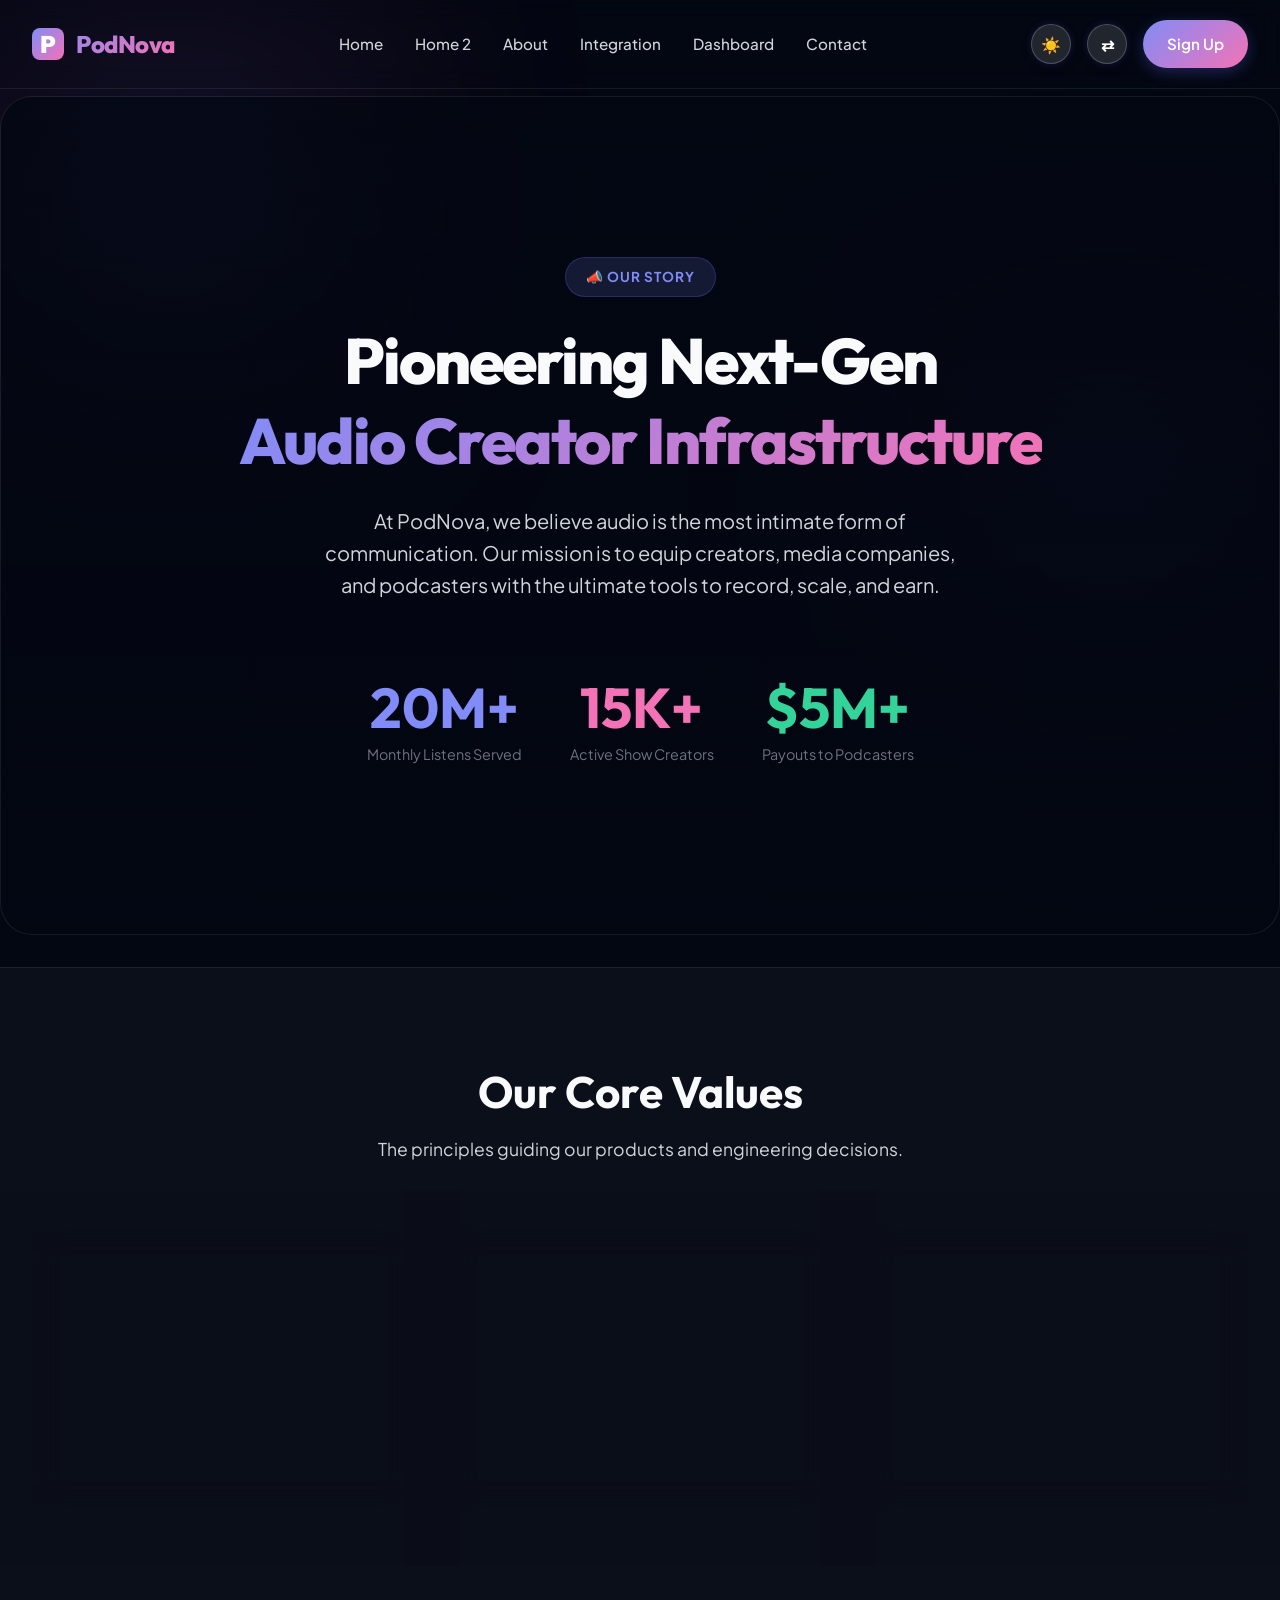
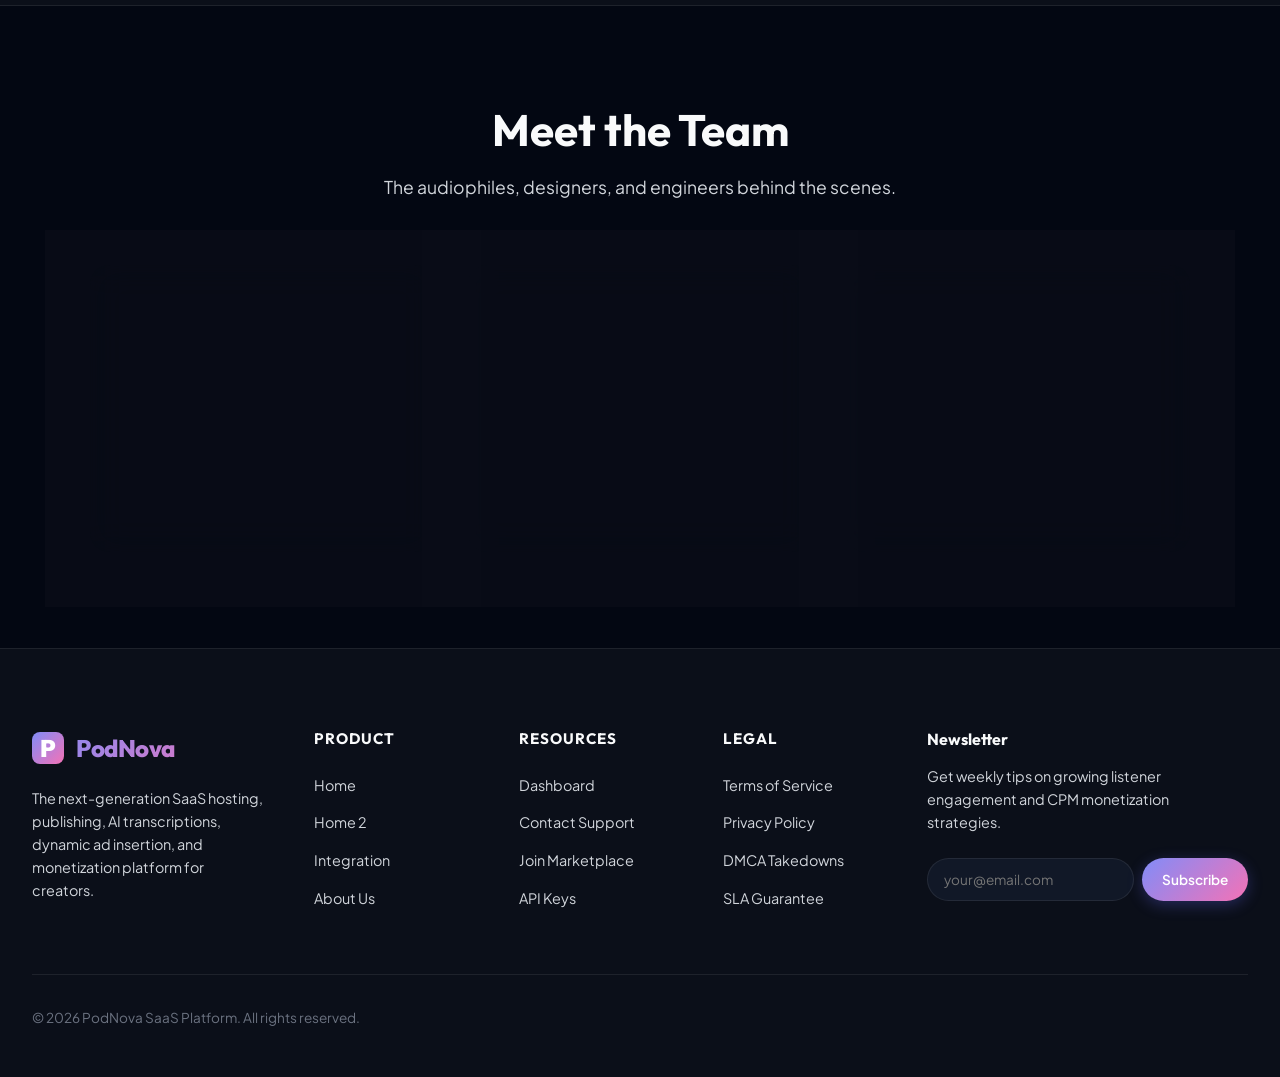
==== about.html @ 2af6a451 "index" ====
<!DOCTYPE html>
<html lang="en" data-theme="dark">
<head>
    <meta charset="UTF-8">
    <meta name="viewport" content="width=device-width, initial-scale=1.0">
    <meta name="description" content="About PodNova - Our mission to empower creators, provide top-tier hosting architecture, and pioneer modern audio monetization.">
    <title>About Us | PodNova Podcast Platform</title>
    <link rel="stylesheet" href="styles.css">
</head>
<body>
    <div class="mesh-bg mesh-bg-1"></div>
    <div class="mesh-bg mesh-bg-2"></div>

    <header>
        <nav class="navbar">
            <a href="index.html" class="logo-container">
                <div class="logo-icon">P</div>
                <span>PodNova</span>
            </a>
            
            <ul class="nav-links">
                <li><a href="index.html" class="nav-link">Home</a></li>
                <li><a href="home2.html" class="nav-link">Home 2</a></li>
                <li><a href="about.html" class="nav-link active">About</a></li>
                <li><a href="integrations.html" class="nav-link">Integration</a></li>
                <li><a href="dashboard.html" class="nav-link">Dashboard</a></li>
                <li><a href="contact.html" class="nav-link">Contact</a></li>
            </ul>

            <div class="nav-actions">
                <button class="btn-icon" id="theme-toggle" title="Toggle Theme">☀️</button>
                <button class="btn-icon" id="rtl-toggle" title="Toggle Layout Direction">⇄</button>
                <a href="signup.html" class="btn btn-primary">Sign Up</a>
            </div>
        </nav>
    </header>

    <main>
        <!-- Hero Title -->
        <section class="hero hero-about">
            <div class="badge">📣 Our Story</div>
            <h1>Pioneering Next-Gen <br><span class="gradient-text">Audio Creator Infrastructure</span></h1>
            <p>At PodNova, we believe audio is the most intimate form of communication. Our mission is to equip creators, media companies, and podcasters with the ultimate tools to record, scale, and earn.</p>
            
            <div style="display:flex; justify-content:center; gap: 3rem; margin-top:2rem; flex-wrap:wrap;">
                <div>
                    <h2 style="font-size:3.5rem; color:var(--primary);">20M+</h2>
                    <p style="color:var(--text-muted); font-size:0.9rem;">Monthly Listens Served</p>
                </div>
                <div>
                    <h2 style="font-size:3.5rem; color:var(--secondary);">15K+</h2>
                    <p style="color:var(--text-muted); font-size:0.9rem;">Active Show Creators</p>
                </div>
                <div>
                    <h2 style="font-size:3.5rem; color:var(--accent);">$5M+</h2>
                    <p style="color:var(--text-muted); font-size:0.9rem;">Payouts to Podcasters</p>
                </div>
            </div>
        </section>

        <!-- Company Mission / Values -->
        <section class="features-section" style="background: var(--bg-secondary); border-top: 1px solid var(--border-color); border-bottom: 1px solid var(--border-color);">
            <div class="section-title">
                <h2>Our Core Values</h2>
                <p>The principles guiding our products and engineering decisions.</p>
            </div>

            <div class="features-grid">
                <div class="feature-card glass-card">
                    <div class="feature-icon-wrapper" style="background:rgba(16, 185, 129, 0.15); color:var(--accent);">🌱</div>
                    <h3>Creator Ownership First</h3>
                    <p>You own your content, your RSS feeds, and your customer relationships. We never lock you in.</p>
                </div>
                <div class="feature-card glass-card">
                    <div class="feature-icon-wrapper">🛡️</div>
                    <h3>Enterprise Stability</h3>
                    <p>Dual-redundant globally distributed CDNs guarantee your episodes load instantly for every listener, everywhere.</p>
                </div>
                <div class="feature-card glass-card">
                    <div class="feature-icon-wrapper" style="background:rgba(236, 72, 153, 0.15); color:var(--secondary);">🤖</div>
                    <h3>Ethical AI Assistance</h3>
                    <p>AI tools designed to save you time writing transcripts and show notes, not replace your authentic voice.</p>
                </div>
            </div>
        </section>

        <!-- Team section -->
        <section class="features-section">
            <div class="section-title">
                <h2>Meet the Team</h2>
                <p>The audiophiles, designers, and engineers behind the scenes.</p>
            </div>

            <div style="display:grid; grid-template-columns: repeat(auto-fit, minmax(260px, 1fr)); gap:2rem; max-width:1100px; margin: 0 auto;">
                <div class="glass-card" style="padding:2rem; text-align:center;">
                    <div style="width:100px; height:100px; border-radius:50%; background:linear-gradient(135deg, var(--primary), var(--secondary)); margin: 0 auto 1.5rem auto; display:flex; align-items:center; justify-content:center; font-size:2rem;">🎙️</div>
                    <h3>Marcus Vance</h3>
                    <p style="color:var(--primary); font-size:0.85rem; font-weight:700; margin-bottom:0.5rem;">CEO & Co-founder</p>
                    <p style="color:var(--text-secondary); font-size:0.85rem;">Former host of TechCast and digital media product architect.</p>
                </div>
                
                <div class="glass-card" style="padding:2rem; text-align:center;">
                    <div style="width:100px; height:100px; border-radius:50%; background:linear-gradient(135deg, var(--secondary), var(--primary)); margin: 0 auto 1.5rem auto; display:flex; align-items:center; justify-content:center; font-size:2rem;">👩‍💻</div>
                    <h3>Elena Rostova</h3>
                    <p style="color:var(--secondary); font-size:0.85rem; font-weight:700; margin-bottom:0.5rem;">CTO & Systems Architect</p>
                    <p style="color:var(--text-secondary); font-size:0.85rem;">Specializes in CDN streaming architectures and low-latency audio delivery.</p>
                </div>

                <div class="glass-card" style="padding:2rem; text-align:center;">
                    <div style="width:100px; height:100px; border-radius:50%; background:linear-gradient(135deg, var(--primary), var(--accent)); margin: 0 auto 1.5rem auto; display:flex; align-items:center; justify-content:center; font-size:2rem;">🎨</div>
                    <h3>Aria Thorne</h3>
                    <p style="color:var(--accent); font-size:0.85rem; font-weight:700; margin-bottom:0.5rem;">Lead Brand Designer</p>
                    <p style="color:var(--text-secondary); font-size:0.85rem;">Passionate about glassmorphic UI designs and accessibility patterns.</p>
                </div>
            </div>
        </section>
    </main>

    <footer class="site-footer">
        <div class="footer-container">
            <div class="footer-brand">
                <a href="index.html" class="logo-container">
                    <div class="logo-icon">P</div>
                    <span>PodNova</span>
                </a>
                <p class="footer-brand-text">The next-generation SaaS hosting, publishing, AI transcriptions, dynamic ad insertion, and monetization platform for creators.</p>
            </div>
            
            <div class="footer-column">
                <h4>Product</h4>
                <ul class="footer-links">
                    <li><a href="index.html" class="footer-link">Home</a></li>
                    <li><a href="home2.html" class="footer-link">Home 2</a></li>
                    <li><a href="integrations.html" class="footer-link">Integration</a></li>
                    <li><a href="about.html" class="footer-link">About Us</a></li>
                </ul>
            </div>

            <div class="footer-column">
                <h4>Resources</h4>
                <ul class="footer-links">
                    <li><a href="dashboard.html" class="footer-link">Dashboard</a></li>
                    <li><a href="contact.html" class="footer-link">Contact Support</a></li>
                    <li><a href="signup.html" class="footer-link">Join Marketplace</a></li>
                    <li><a href="login.html" class="footer-link">API Keys</a></li>
                </ul>
            </div>

            <div class="footer-column">
                <h4>Legal</h4>
                <ul class="footer-links">
                    <li><a href="#" class="footer-link">Terms of Service</a></li>
                    <li><a href="#" class="footer-link">Privacy Policy</a></li>
                    <li><a href="#" class="footer-link">DMCA Takedowns</a></li>
                    <li><a href="#" class="footer-link">SLA Guarantee</a></li>
                </ul>
            </div>

            <div class="footer-newsletter">
                <h4>Newsletter</h4>
                <p class="footer-brand-text" style="margin-bottom:0.5rem;">Get weekly tips on growing listener engagement and CPM monetization strategies.</p>
                <div class="newsletter-input-group">
                    <input type="email" placeholder="your@email.com" class="newsletter-input">
                    <button class="btn btn-primary" style="padding: 0.5rem 1.25rem; font-size: 0.85rem;" onclick="alert('Thank you for subscribing!');">Subscribe</button>
                </div>
            </div>
        </div>
        
        <div class="footer-bottom">
            <span>&copy; 2026 PodNova SaaS Platform. All rights reserved.</span>
        </div>
    </footer>

    <script src="app.js"></script>
</body>
</html>
---- styles.css ----
@import url('https://fonts.googleapis.com/css2?family=Outfit:wght@300;400;500;600;700;800&family=Plus+Jakarta+Sans:wght@300;400;500;600;700;800&display=swap');

:root {
    --font-heading: 'Outfit', sans-serif;
    --font-body: 'Plus Jakarta Sans', sans-serif;
    
    /* Light Mode Palette */
    --bg-primary: #ffffff;
    --bg-primary-rgb: 255, 255, 255;
    --bg-secondary: #f8fafc;
    --bg-tertiary: #f1f5f9;
    --text-primary: #0f172a;
    --text-secondary: #475569;
    --text-muted: #94a3b8;
    
    --primary: #6366f1;
    --primary-hover: #4f46e5;
    --primary-light: rgba(99, 102, 241, 0.15);
    --secondary: #ec4899;
    --secondary-hover: #db2777;
    --accent: #10b981;
    
    --border-color: rgba(226, 232, 240, 0.8);
    --glass-bg: rgba(255, 255, 255, 0.7);
    --glass-border: rgba(255, 255, 255, 0.6);
    --shadow-sm: 0 2px 8px rgba(0, 0, 0, 0.04);
    --shadow-md: 0 10px 30px rgba(0, 0, 0, 0.05);
    --shadow-lg: 0 20px 40px rgba(0, 0, 0, 0.08);
    --shadow-glow: 0 0 25px rgba(99, 102, 241, 0.2);
}

[data-theme="dark"] {
    /* Dark Mode Palette */
    --bg-primary: #030712;
    --bg-primary-rgb: 3, 7, 18;
    --bg-secondary: #0b0f19;
    --bg-tertiary: #111827;
    --text-primary: #f9fafb;
    --text-secondary: #d1d5db;
    --text-muted: #6b7280;
    
    --primary: #818cf8;
    --primary-hover: #6366f1;
    --primary-light: rgba(129, 140, 248, 0.15);
    --secondary: #f472b6;
    --secondary-hover: #ec4899;
    --accent: #34d399;
    
    --border-color: rgba(255, 255, 255, 0.08);
    --glass-bg: rgba(11, 15, 25, 0.65);
    --glass-border: rgba(255, 255, 255, 0.06);
    --shadow-sm: 0 2px 8px rgba(0, 0, 0, 0.3);
    --shadow-md: 0 10px 30px rgba(0, 0, 0, 0.5);
    --shadow-lg: 0 20px 50px rgba(0, 0, 0, 0.7);
    --shadow-glow: 0 0 25px rgba(129, 140, 248, 0.35);
}

* {
    margin: 0;
    padding: 0;
    box-sizing: border-box;
    transition: background-color 0.3s ease, border-color 0.3s ease;
}

body {
    font-family: var(--font-body);
    background-color: var(--bg-primary);
    color: var(--text-primary);
    overflow-x: hidden;
    line-height: 1.6;
}

h1, h2, h3, h4, h5, h6 {
    font-family: var(--font-heading);
    font-weight: 700;
    color: var(--text-primary);
    line-height: 1.25;
}

a {
    color: inherit;
    text-decoration: none;
}

button, input, select, textarea {
    font-family: inherit;
}

/* Glassmorphism Classes */
.glass-card {
    background: var(--glass-bg);
    backdrop-filter: blur(16px);
    -webkit-backdrop-filter: blur(16px);
    border: 1px solid var(--glass-border);
    border-radius: 1.25rem;
    box-shadow: var(--shadow-md);
}

.glass-card-hover {
    transition: transform 0.3s cubic-bezier(0.34, 1.56, 0.64, 1), box-shadow 0.3s ease, border-color 0.3s ease;
}

.glass-card-hover:hover {
    transform: translateY(-5px);
    box-shadow: var(--shadow-lg), var(--shadow-glow);
    border-color: rgba(99, 102, 241, 0.4);
}

/* Gradient Mesh background elements */
.mesh-bg {
    position: absolute;
    width: 600px;
    height: 600px;
    background: radial-gradient(circle, rgba(99, 102, 241, 0.15) 0%, rgba(236, 72, 153, 0.05) 50%, rgba(0,0,0,0) 100%);
    filter: blur(80px);
    pointer-events: none;
    z-index: 0;
}

.mesh-bg-1 {
    top: -10%;
    left: -10%;
}

.mesh-bg-2 {
    bottom: 10%;
    right: -10%;
}

/* Navigation */
header {
    position: fixed;
    top: 0;
    left: 0;
    right: 0;
    z-index: 100;
    background: rgba(var(--bg-primary), 0.7);
    backdrop-filter: blur(12px);
    border-bottom: 1px solid var(--border-color);
}

.navbar {
    display: flex;
    justify-content: space-between;
    align-items: center;
    max-width: 1400px;
    margin: 0 auto;
    padding: 1.25rem 2rem;
}

.logo-container {
    display: flex;
    align-items: center;
    gap: 0.75rem;
    font-family: var(--font-heading);
    font-size: 1.5rem;
    font-weight: 800;
    letter-spacing: -0.5px;
    background: linear-gradient(135deg, var(--primary), var(--secondary));
    -webkit-background-clip: text;
    -webkit-text-fill-color: transparent;
}

.logo-icon {
    width: 32px;
    height: 32px;
    background: linear-gradient(135deg, var(--primary), var(--secondary));
    border-radius: 8px;
    display: flex;
    align-items: center;
    justify-content: center;
    color: white;
    font-weight: 900;
    -webkit-text-fill-color: white;
}

.nav-links {
    display: flex;
    align-items: center;
    gap: 2rem;
    list-style: none;
}

.nav-link {
    font-weight: 500;
    color: var(--text-secondary);
    transition: color 0.2s ease;
    font-size: 0.95rem;
}

.nav-link:hover {
    color: var(--primary);
}

.nav-actions {
    display: flex;
    align-items: center;
    gap: 1rem;
}

/* Buttons */
.btn {
    display: inline-flex;
    align-items: center;
    justify-content: center;
    gap: 0.5rem;
    padding: 0.75rem 1.5rem;
    border-radius: 50px;
    font-weight: 600;
    font-size: 0.95rem;
    cursor: pointer;
    transition: all 0.3s cubic-bezier(0.4, 0, 0.2, 1);
    border: none;
}

.btn-primary {
    background: linear-gradient(135deg, var(--primary), var(--secondary));
    color: white;
    box-shadow: 0 4px 15px rgba(99, 102, 241, 0.3);
}

.btn-primary:hover {
    transform: translateY(-2px);
    box-shadow: 0 8px 25px rgba(99, 102, 241, 0.45);
}

.btn-secondary {
    background: var(--bg-tertiary);
    color: var(--text-primary);
    border: 1px solid var(--border-color);
}

.btn-secondary:hover {
    background: var(--border-color);
    transform: translateY(-2px);
}

.btn-icon {
    width: 40px;
    height: 40px;
    border-radius: 50%;
    display: flex;
    align-items: center;
    justify-content: center;
    background: rgba(255, 255, 255, 0.12);
    border: 1px solid rgba(255, 255, 255, 0.2);
    color: #ffffff;
    cursor: pointer;
    box-shadow: 0 4px 12px rgba(0, 0, 0, 0.15), 0 0 8px rgba(99, 102, 241, 0.2);
    transition: all 0.25s cubic-bezier(0.4, 0, 0.2, 1);
    font-weight: 700;
    font-size: 1rem;
}

[data-theme="light"] .btn-icon {
    background: rgba(0, 0, 0, 0.06);
    border: 1px solid rgba(0, 0, 0, 0.12);
    color: #0f172a;
    box-shadow: 0 4px 12px rgba(0, 0, 0, 0.05);
}

.btn-icon:hover {
    background: var(--primary);
    color: #ffffff !important;
    border-color: var(--primary);
    box-shadow: 0 0 15px var(--primary);
    transform: scale(1.08);
}

/* Hero Section */
.hero {
    position: relative;
    padding: 10rem 2rem 8rem 2rem;
    max-width: 1400px;
    margin: 6rem auto 2rem auto;
    display: flex;
    flex-direction: column;
    align-items: center;
    text-align: center;
    z-index: 10;
    
    background-size: cover;
    background-position: center;
    background-repeat: no-repeat;
    border-radius: 2rem;
    border: 1px solid var(--border-color);
}

.hero-home {
    background-image: linear-gradient(to bottom, rgba(var(--bg-primary-rgb), 0.75), rgba(var(--bg-primary-rgb), 0.95)), 
                      url('https://images.unsplash.com/photo-1590602847861-f357a9332bbc?q=80&w=1600&auto=format&fit=crop');
}

.hero-enterprise {
    background-image: linear-gradient(to bottom, rgba(var(--bg-primary-rgb), 0.75), rgba(var(--bg-primary-rgb), 0.95)), 
                      url('https://images.unsplash.com/photo-1461360370896-922624d12aa1?q=80&w=1600&auto=format&fit=crop');
}

.hero-about {
    background-image: linear-gradient(to bottom, rgba(var(--bg-primary-rgb), 0.75), rgba(var(--bg-primary-rgb), 0.95)), 
                      url('https://images.unsplash.com/photo-1522071820081-009f0129c71c?q=80&w=1600&auto=format&fit=crop');
}

.hero-integrations {
    background-image: linear-gradient(to bottom, rgba(var(--bg-primary-rgb), 0.75), rgba(var(--bg-primary-rgb), 0.95)), 
                      url('https://images.unsplash.com/photo-1516280440614-37939bbacd6a?q=80&w=1600&auto=format&fit=crop');
}

.hero-contact {
    background-image: linear-gradient(to bottom, rgba(var(--bg-primary-rgb), 0.75), rgba(var(--bg-primary-rgb), 0.95)), 
                      url('https://images.unsplash.com/photo-1534536281715-e28d76689b4d?q=80&w=1600&auto=format&fit=crop');
}

.badge {
    background: var(--primary-light);
    color: var(--primary);
    padding: 0.5rem 1.25rem;
    border-radius: 50px;
    font-size: 0.85rem;
    font-weight: 700;
    text-transform: uppercase;
    letter-spacing: 1px;
    margin-bottom: 1.5rem;
    display: inline-flex;
    align-items: center;
    gap: 0.5rem;
    border: 1px solid rgba(99, 102, 241, 0.25);
}

.hero h1 {
    font-size: 4rem;
    font-weight: 800;
    letter-spacing: -2px;
    max-width: 900px;
    margin-bottom: 1.5rem;
}

.hero h1 span.gradient-text {
    background: linear-gradient(135deg, var(--primary), var(--secondary));
    -webkit-background-clip: text;
    -webkit-text-fill-color: transparent;
}

.hero p {
    font-size: 1.25rem;
    color: var(--text-secondary);
    max-width: 650px;
    margin-bottom: 2.5rem;
}

/* Audio Wave Visual */
.wave-container {
    display: flex;
    align-items: center;
    gap: 4px;
    height: 40px;
    margin-bottom: 2rem;
}

.wave-bar {
    width: 4px;
    height: 10%;
    background: linear-gradient(to top, var(--primary), var(--secondary));
    border-radius: 2px;
    animation: wave-animation 1.2s ease-in-out infinite alternate;
}

@keyframes wave-animation {
    0% { height: 15%; }
    100% { height: 100%; }
}

.wave-bar:nth-child(2n) { animation-delay: 0.15s; }
.wave-bar:nth-child(3n) { animation-delay: 0.3s; }
.wave-bar:nth-child(4n) { animation-delay: 0.45s; }
.wave-bar:nth-child(5n) { animation-delay: 0.6s; }

/* Interactive Showcase Mockup */
.mockup-container {
    width: 100%;
    max-width: 1100px;
    margin-top: 3rem;
    position: relative;
    border-radius: 1.5rem;
    overflow: hidden;
    box-shadow: var(--shadow-lg);
}

.mockup-header {
    background: var(--bg-tertiary);
    padding: 0.75rem 1.5rem;
    display: flex;
    align-items: center;
    justify-content: space-between;
    border-bottom: 1px solid var(--border-color);
}

.mockup-dots {
    display: flex;
    gap: 6px;
}

.mockup-dot {
    width: 12px;
    height: 12px;
    border-radius: 50%;
}

.mockup-dot.red { background: #ef4444; }
.mockup-dot.yellow { background: #f59e0b; }
.mockup-dot.green { background: #10b981; }

.mockup-address {
    background: var(--bg-primary);
    border: 1px solid var(--border-color);
    padding: 0.25rem 3rem;
    border-radius: 6px;
    font-size: 0.8rem;
    color: var(--text-muted);
}

.mockup-content {
    background: var(--bg-secondary);
    min-height: 480px;
    position: relative;
}

/* Features grid */
.section-title {
    text-align: center;
    max-width: 700px;
    margin: 0 auto 4rem auto;
}

.section-title h2 {
    font-size: 2.75rem;
    margin-bottom: 1rem;
}

.section-title p {
    color: var(--text-secondary);
    font-size: 1.1rem;
}

.features-section {
    padding: 6rem 2rem;
    max-width: 1400px;
    margin: 0 auto;
    position: relative;
}

.features-grid {
    display: grid;
    grid-template-columns: repeat(auto-fit, minmax(320px, 1fr));
    gap: 2rem;
}

.feature-card {
    padding: 2.5rem;
    display: flex;
    flex-direction: column;
    gap: 1.25rem;
    position: relative;
}

.feature-icon-wrapper {
    width: 60px;
    height: 60px;
    border-radius: 16px;
    background: var(--primary-light);
    color: var(--primary);
    display: flex;
    align-items: center;
    justify-content: center;
    font-size: 1.5rem;
}

/* Dynamic Ad Simulation Section */
.sponsorship-marquee {
    overflow: hidden;
    position: relative;
    padding: 2rem 0;
    width: 100%;
}

.marquee-inner {
    display: flex;
    width: max-content;
    gap: 3rem;
    animation: marquee 25s linear infinite;
}

@keyframes marquee {
    0% { transform: translateX(0); }
    100% { transform: translateX(-50%); }
}

.sponsor-card {
    display: flex;
    align-items: center;
    gap: 1rem;
    padding: 1rem 2rem;
    border-radius: 12px;
}

/* Pricing cards */
.pricing-section {
    padding: 6rem 2rem;
    max-width: 1400px;
    margin: 0 auto;
}

.pricing-grid {
    display: grid;
    grid-template-columns: repeat(auto-fit, minmax(320px, 1fr));
    gap: 2.5rem;
    margin-top: 4rem;
}

.pricing-card {
    padding: 3rem 2.5rem;
    position: relative;
    overflow: hidden;
}

.pricing-card.popular {
    border-color: var(--primary);
    box-shadow: var(--shadow-lg), var(--shadow-glow);
}

.pricing-popular-badge {
    position: absolute;
    top: 1.5rem;
    right: -2.5rem;
    background: linear-gradient(135deg, var(--primary), var(--secondary));
    color: white;
    padding: 0.25rem 3rem;
    transform: rotate(45deg);
    font-size: 0.75rem;
    font-weight: 700;
}

.price {
    font-size: 3.5rem;
    font-weight: 800;
    margin: 1.5rem 0;
    font-family: var(--font-heading);
}

.price span {
    font-size: 1rem;
    font-weight: 500;
    color: var(--text-secondary);
}

.pricing-features {
    list-style: none;
    margin: 2rem 0;
    display: flex;
    flex-direction: column;
    gap: 1rem;
}

.pricing-features li {
    display: flex;
    align-items: center;
    gap: 0.75rem;
}

/* Audio Showcase widget */
.audio-player-widget {
    padding: 1.5rem;
    border-radius: 1rem;
    display: flex;
    align-items: center;
    gap: 1.5rem;
    max-width: 500px;
    width: 100%;
}

.artwork {
    width: 70px;
    height: 70px;
    border-radius: 12px;
    object-fit: cover;
    box-shadow: var(--shadow-md);
}

.player-controls {
    flex: 1;
    display: flex;
    flex-direction: column;
    gap: 0.5rem;
}

.progress-track {
    width: 100%;
    height: 6px;
    background: var(--bg-tertiary);
    border-radius: 3px;
    position: relative;
    cursor: pointer;
}

.progress-bar {
    width: 35%;
    height: 100%;
    border-radius: 3px;
    background: linear-gradient(to right, var(--primary), var(--secondary));
}

/* Dashboard Styles */
.dashboard-layout {
    display: flex;
    min-height: 100vh;
    background: var(--bg-primary);
}

.sidebar {
    width: 280px;
    background: var(--bg-secondary);
    border-right: 1px solid var(--border-color);
    padding: 2rem 1.5rem;
    display: flex;
    flex-direction: column;
    gap: 2rem;
    position: sticky;
    top: 0;
    height: 100vh;
}

.sidebar-menu {
    list-style: none;
    display: flex;
    flex-direction: column;
    gap: 0.5rem;
}

.sidebar-item a {
    display: flex;
    align-items: center;
    gap: 1rem;
    padding: 0.85rem 1.25rem;
    border-radius: 12px;
    color: var(--text-secondary);
    font-weight: 500;
    transition: all 0.2s ease;
}

.sidebar-item.active a, .sidebar-item a:hover {
    color: var(--primary);
    background: var(--primary-light);
}

.main-content {
    flex: 1;
    padding: 2rem 3rem;
    overflow-y: auto;
}

.dashboard-header {
    display: flex;
    justify-content: space-between;
    align-items: center;
    margin-bottom: 2.5rem;
}

.stats-grid {
    display: grid;
    grid-template-columns: repeat(auto-fit, minmax(240px, 1fr));
    gap: 1.5rem;
    margin-bottom: 2.5rem;
}

.stat-card {
    padding: 1.75rem;
}

.stat-header {
    display: flex;
    justify-content: space-between;
    align-items: center;
    color: var(--text-muted);
    font-size: 0.9rem;
    margin-bottom: 0.75rem;
}

.stat-value {
    font-size: 2rem;
    font-weight: 700;
    font-family: var(--font-heading);
}

.stat-trend {
    font-size: 0.85rem;
    font-weight: 600;
    display: flex;
    align-items: center;
    gap: 0.25rem;
    margin-top: 0.5rem;
}

.stat-trend.up { color: var(--accent); }
.stat-trend.down { color: #ef4444; }

/* Interactive tabs & mock sections */
.dashboard-sections {
    display: flex;
    flex-direction: column;
    gap: 2rem;
}

.tabs-nav {
    display: flex;
    gap: 1rem;
    border-bottom: 1px solid var(--border-color);
    padding-bottom: 1rem;
}

.tab-btn {
    background: none;
    border: none;
    color: var(--text-secondary);
    font-weight: 600;
    font-size: 1rem;
    padding: 0.5rem 1rem;
    cursor: pointer;
    position: relative;
    transition: color 0.2s ease;
}

.tab-btn.active {
    color: var(--primary);
}

.tab-btn.active::after {
    content: '';
    position: absolute;
    bottom: -1rem;
    left: 0;
    right: 0;
    height: 3px;
    background: var(--primary);
    border-radius: 3px 3px 0 0;
}

.tab-content {
    display: none;
}

.tab-content.active {
    display: block;
}

/* Upload Widget Styling */
.uploader-box {
    border: 2px dashed var(--border-color);
    border-radius: 1.25rem;
    padding: 3.5rem 2rem;
    text-align: center;
    cursor: pointer;
    transition: border-color 0.2s ease, background-color 0.2s ease;
}

.uploader-box:hover {
    border-color: var(--primary);
    background: var(--primary-light);
}

/* RTL Support Modifications */
[dir="rtl"] {
    direction: rtl;
    text-align: right;
}

[dir="rtl"] .nav-links {
    margin-right: auto;
    margin-left: 0;
}

[dir="rtl"] .sidebar {
    border-right: none;
    border-left: 1px solid var(--border-color);
}

[dir="rtl"] .pricing-card-badge {
    left: -2.5rem;
    right: auto;
    transform: rotate(-45deg);
}

[dir="rtl"] .stat-trend {
    flex-direction: row-reverse;
    justify-content: flex-end;
}

[dir="rtl"] .progress-bar {
    background: linear-gradient(to left, var(--primary), var(--secondary));
}

/* Chart Canvas styling */
.chart-container {
    position: relative;
    width: 100%;
    height: 300px;
    margin-top: 1rem;
}

/* Episode List styles */
.episode-row {
    display: flex;
    align-items: center;
    justify-content: space-between;
    padding: 1.25rem;
    border-bottom: 1px solid var(--border-color);
}

.episode-row:last-child {
    border-bottom: none;
}

.episode-details {
    display: flex;
    align-items: center;
    gap: 1.25rem;
}

.episode-artwork {
    width: 50px;
    height: 50px;
    border-radius: 8px;
}

/* Sponsor Marketplace simulator styles */
.sponsor-offer-card {
    padding: 1.5rem;
    display: flex;
    justify-content: space-between;
    align-items: center;
    margin-bottom: 1rem;
}

/* Responsive elements */
@media (max-width: 1024px) {
    .hero h1 { font-size: 3rem; }
    .dashboard-layout { flex-direction: column; }
    .sidebar { width: 100%; height: auto; position: static; border-right: none; border-bottom: 1px solid var(--border-color); }
}

@media (max-width: 768px) {
    .navbar { padding: 1rem; }
    .nav-links { display: none; }
    .hero h1 { font-size: 2.25rem; }
    .main-content { padding: 1.5rem; }
    .stats-grid { grid-template-columns: 1fr; }
    .episode-row { flex-direction: column; align-items: flex-start; gap: 1rem; }
}

/* Professional Footer Design */
.site-footer {
    border-top: 1px solid var(--border-color);
    padding: 5rem 2rem 3rem 2rem;
    background: var(--bg-secondary);
    position: relative;
    z-index: 10;
}

.footer-container {
    max-width: 1400px;
    margin: 0 auto;
    display: grid;
    grid-template-columns: 1.5fr repeat(3, 1fr) 1.5fr;
    gap: 3rem;
}

.footer-brand {
    display: flex;
    flex-direction: column;
    gap: 1.25rem;
    text-align: left;
}

.footer-brand-text {
    color: var(--text-secondary);
    font-size: 0.9rem;
    max-width: 280px;
}

.footer-column {
    text-align: left;
}

.footer-column h4 {
    font-size: 0.95rem;
    font-weight: 700;
    text-transform: uppercase;
    letter-spacing: 1px;
    margin-bottom: 1.5rem;
    color: var(--text-primary);
}

.footer-links {
    list-style: none;
    display: flex;
    flex-direction: column;
    gap: 0.75rem;
}

.footer-link {
    font-size: 0.9rem;
    color: var(--text-secondary);
    transition: all 0.2s ease;
    display: inline-block;
}

.footer-link:hover {
    color: var(--primary);
    transform: translateX(4px);
}

[dir="rtl"] .footer-link:hover {
    transform: translateX(-4px);
}

/* Social icon links in footer-bottom — no translate, just color glow */
.footer-bottom .footer-link {
    display: inline-flex;
    align-items: center;
    justify-content: center;
    width: 32px;
    height: 32px;
    border-radius: 50%;
    background: rgba(255, 255, 255, 0.06);
    border: 1px solid rgba(255, 255, 255, 0.1);
    transition: all 0.25s ease;
    color: var(--text-secondary);
}

.footer-bottom .footer-link:hover {
    background: var(--primary);
    color: #ffffff;
    border-color: var(--primary);
    box-shadow: 0 0 10px rgba(99, 102, 241, 0.5);
    transform: scale(1.1) !important;
}

[data-theme="light"] .footer-bottom .footer-link {
    background: rgba(0, 0, 0, 0.04);
    border-color: rgba(0, 0, 0, 0.1);
}

.footer-newsletter {
    display: flex;
    flex-direction: column;
    gap: 1rem;
    text-align: left;
}

.newsletter-input-group {
    display: flex;
    gap: 0.5rem;
}

.newsletter-input {
    flex: 1;
    padding: 0.75rem 1rem;
    border-radius: 50px;
    background: var(--bg-tertiary);
    border: 1px solid var(--border-color);
    color: var(--text-primary);
    font-size: 0.85rem;
    outline: none;
}

.footer-bottom {
    max-width: 1400px;
    margin: 4rem auto 0 auto;
    padding-top: 2rem;
    border-top: 1px solid var(--border-color);
    display: flex;
    justify-content: space-between;
    align-items: center;
    flex-wrap: wrap;
    gap: 1rem;
    font-size: 0.85rem;
    color: var(--text-muted);
}

@media (max-width: 1024px) {
    .footer-container {
        grid-template-columns: 1fr 1fr;
    }
    .footer-brand, .footer-newsletter {
        grid-column: span 2;
    }
}

@media (max-width: 600px) {
    .footer-container {
        grid-template-columns: 1fr;
    }
    .footer-brand, .footer-newsletter {
        grid-column: span 1;
    }
    .footer-bottom {
        flex-direction: column;
        text-align: center;
    }
}
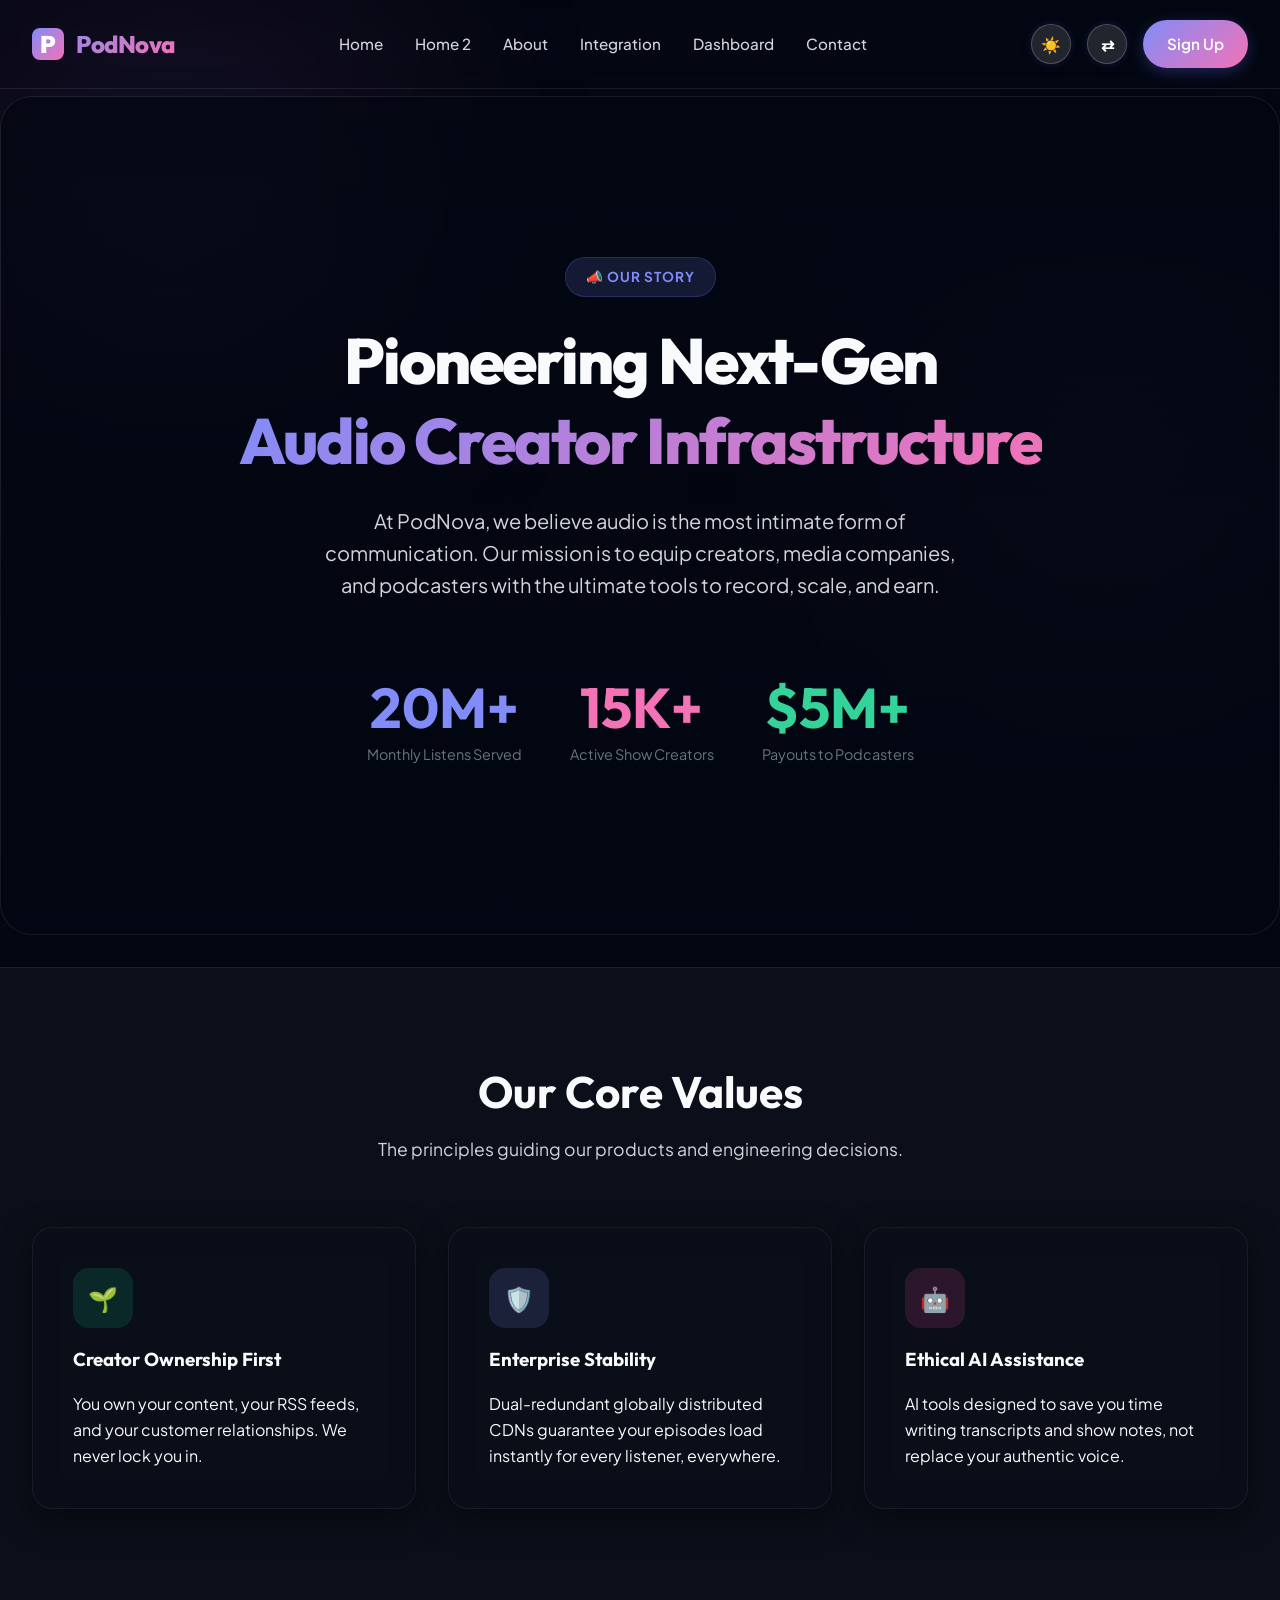
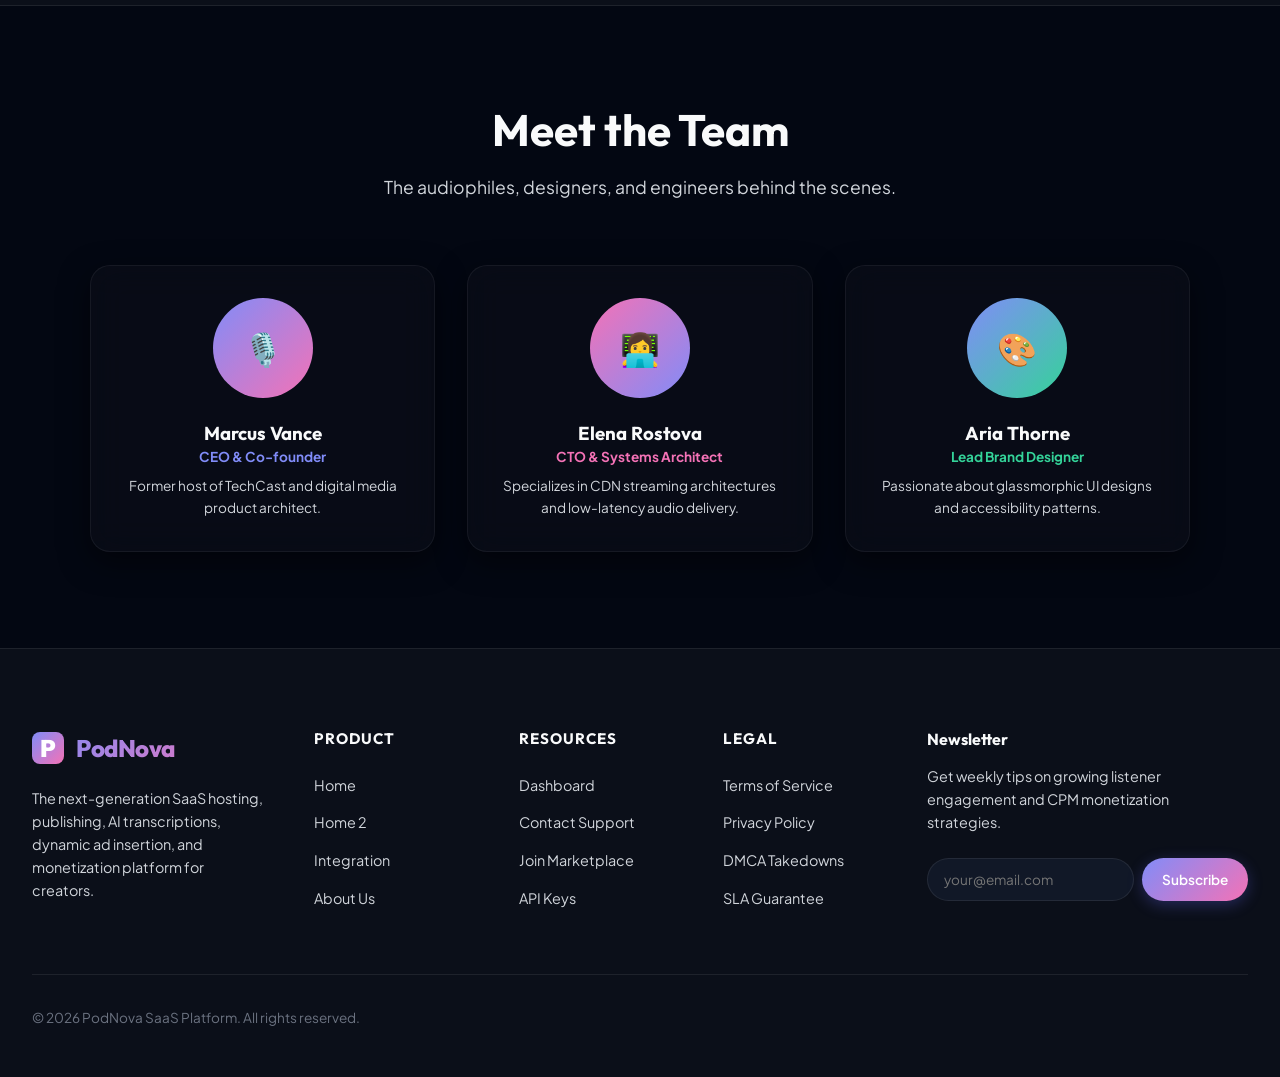
==== commit 20c1e8d3: "dashboard" ====
--- a/about.html
+++ b/about.html
@@ -6,6 +6,7 @@
     <meta name="description" content="About PodNova - Our mission to empower creators, provide top-tier hosting architecture, and pioneer modern audio monetization.">
     <title>About Us | PodNova Podcast Platform</title>
     <link rel="stylesheet" href="styles.css">
+    <link rel="icon" type="image/svg+xml" href="favicon.svg">
 </head>
 <body>
     <div class="mesh-bg mesh-bg-1"></div>
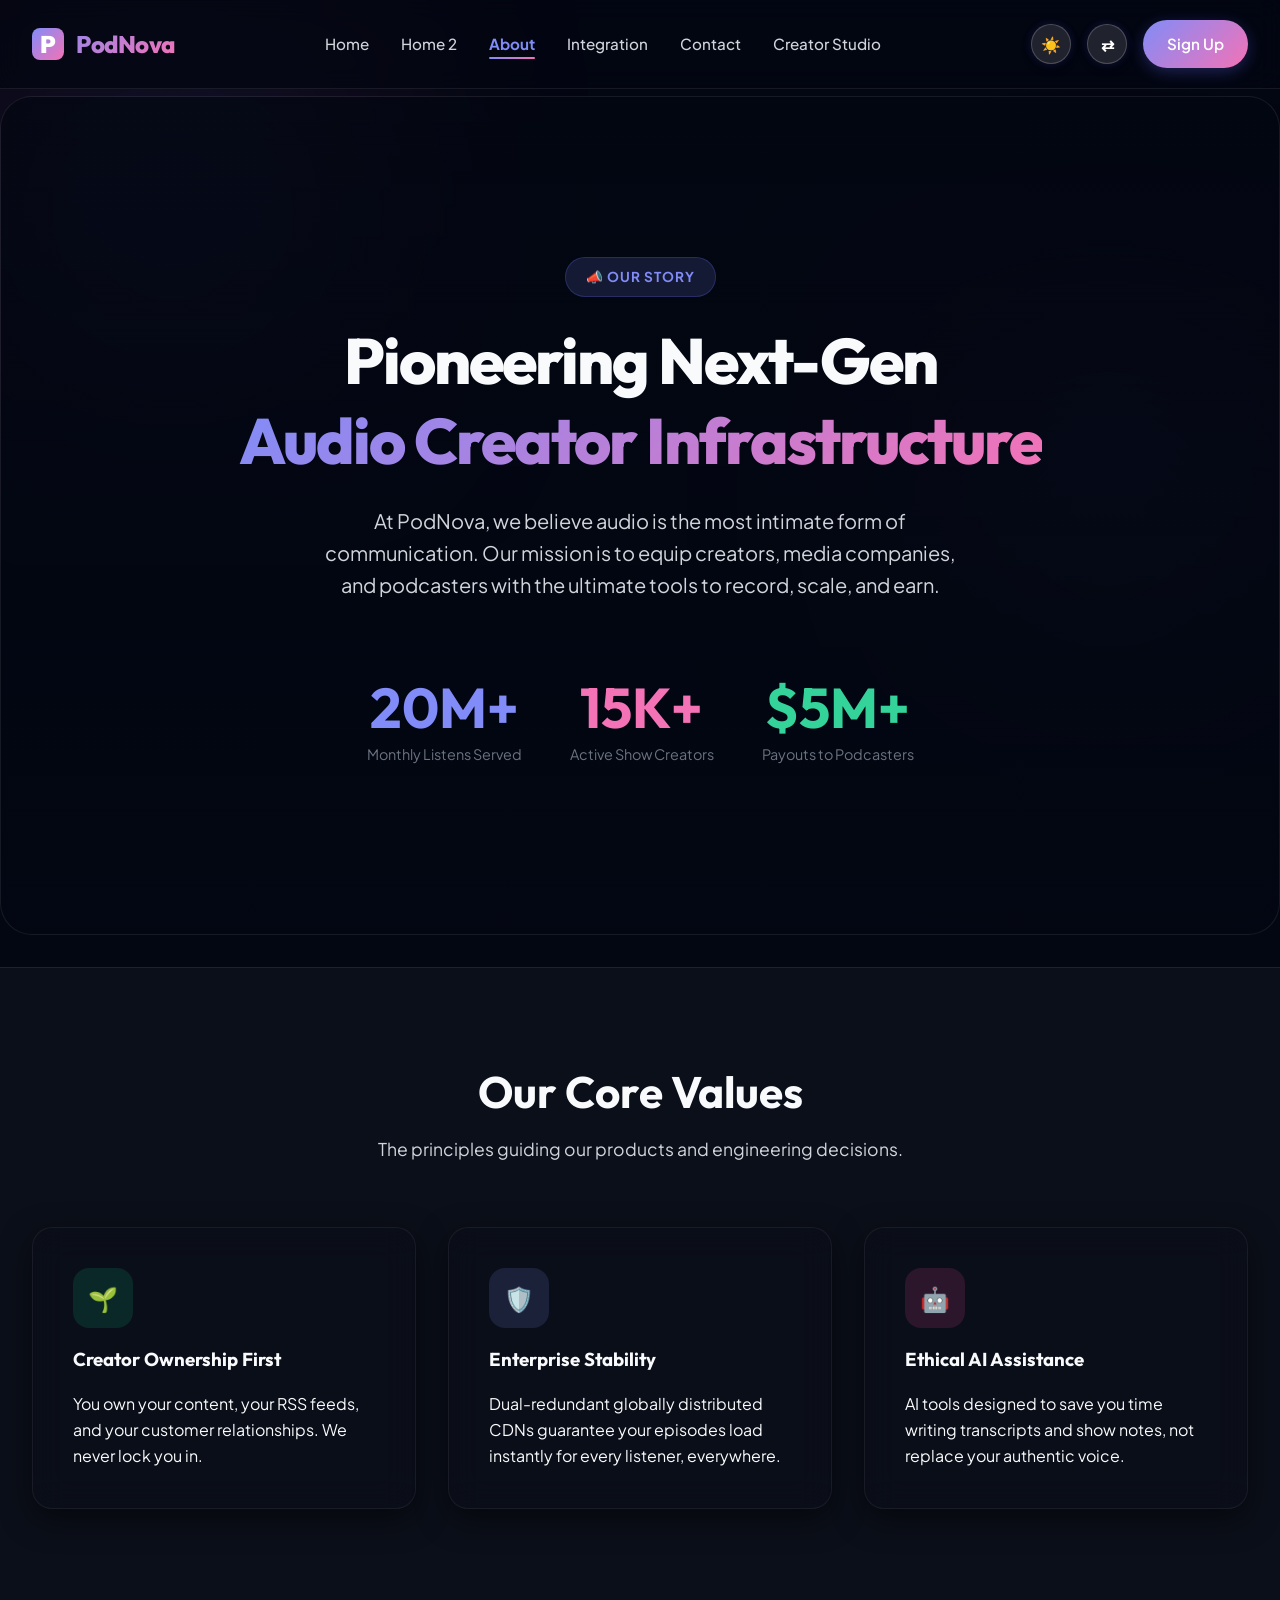
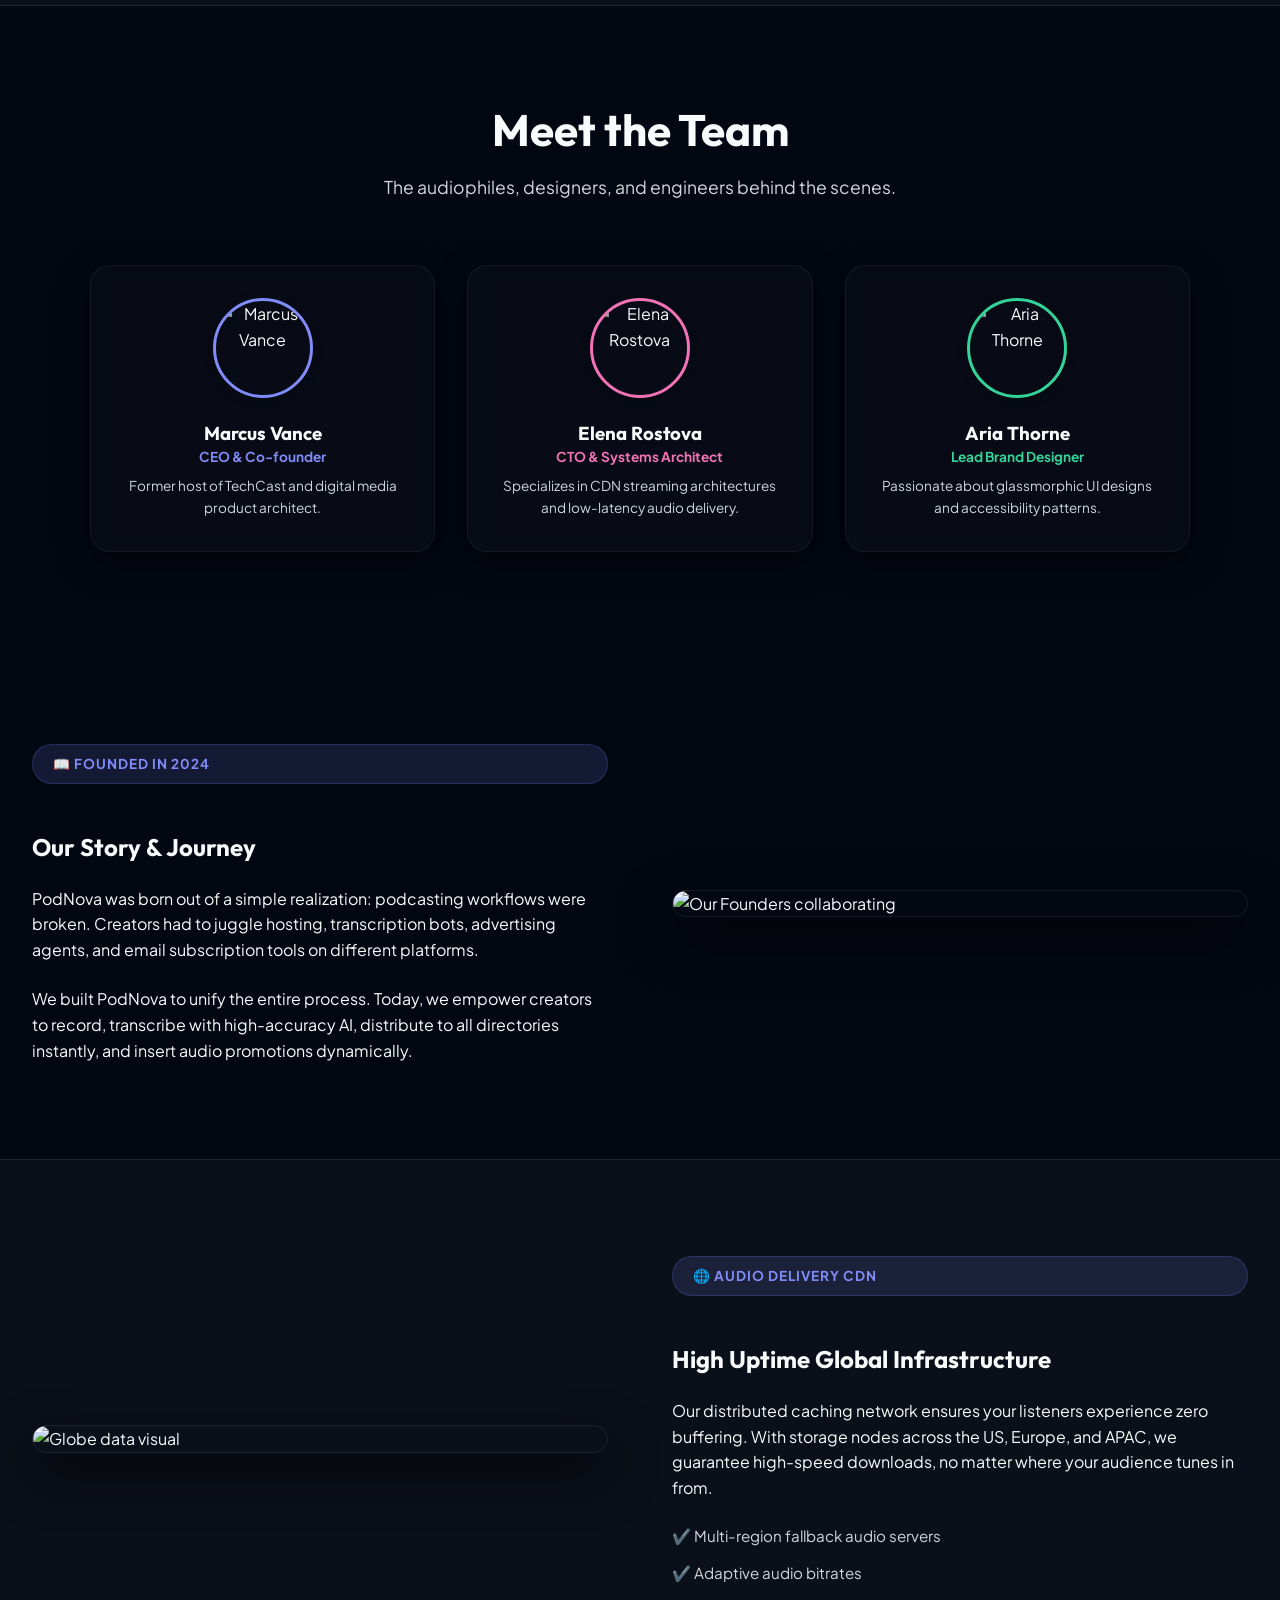
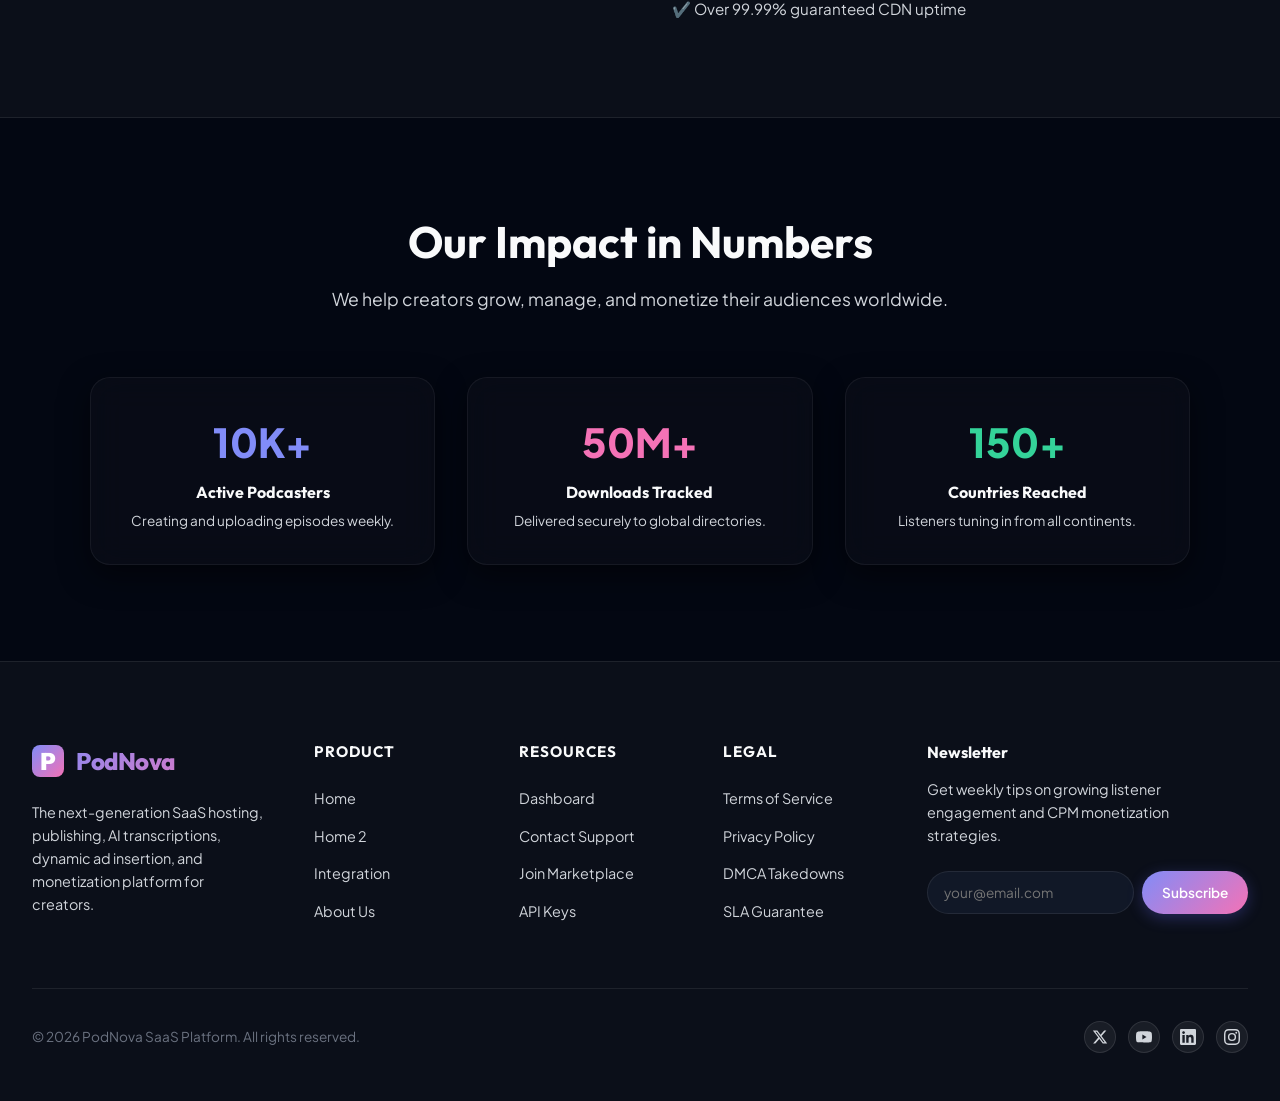
==== commit 4f946ed2: "index" ====
--- a/about.html
+++ b/about.html
@@ -22,16 +22,19 @@
             <ul class="nav-links">
                 <li><a href="index.html" class="nav-link">Home</a></li>
                 <li><a href="home2.html" class="nav-link">Home 2</a></li>
-                <li><a href="about.html" class="nav-link active">About</a></li>
+                <li><a href="about.html" class="nav-link">About</a></li>
                 <li><a href="integrations.html" class="nav-link">Integration</a></li>
-                <li><a href="dashboard.html" class="nav-link">Dashboard</a></li>
                 <li><a href="contact.html" class="nav-link">Contact</a></li>
+                <li><a href="dashboard.html" class="nav-link">Creator Studio</a></li>
             </ul>
 
             <div class="nav-actions">
+                <!-- Theme and RTL togglers -->
                 <button class="btn-icon" id="theme-toggle" title="Toggle Theme">☀️</button>
                 <button class="btn-icon" id="rtl-toggle" title="Toggle Layout Direction">⇄</button>
+                
                 <a href="signup.html" class="btn btn-primary">Sign Up</a>
+                <button class="btn-icon mobile-menu-toggle" id="menu-toggle" title="Toggle Menu">☰</button>
             </div>
         </nav>
     </header>
@@ -94,24 +97,79 @@
 
             <div style="display:grid; grid-template-columns: repeat(auto-fit, minmax(260px, 1fr)); gap:2rem; max-width:1100px; margin: 0 auto;">
                 <div class="glass-card" style="padding:2rem; text-align:center;">
-                    <div style="width:100px; height:100px; border-radius:50%; background:linear-gradient(135deg, var(--primary), var(--secondary)); margin: 0 auto 1.5rem auto; display:flex; align-items:center; justify-content:center; font-size:2rem;">🎙️</div>
+                    <img src="https://images.unsplash.com/photo-1519085360753-af0119f7cbe7?q=80&w=300&auto=format&fit=crop" alt="Marcus Vance" style="width:100px; height:100px; border-radius:50%; object-fit:cover; margin: 0 auto 1.5rem auto; display:block; border: 3px solid var(--primary); box-shadow: var(--shadow-sm);">
                     <h3>Marcus Vance</h3>
                     <p style="color:var(--primary); font-size:0.85rem; font-weight:700; margin-bottom:0.5rem;">CEO & Co-founder</p>
                     <p style="color:var(--text-secondary); font-size:0.85rem;">Former host of TechCast and digital media product architect.</p>
                 </div>
                 
                 <div class="glass-card" style="padding:2rem; text-align:center;">
-                    <div style="width:100px; height:100px; border-radius:50%; background:linear-gradient(135deg, var(--secondary), var(--primary)); margin: 0 auto 1.5rem auto; display:flex; align-items:center; justify-content:center; font-size:2rem;">👩‍💻</div>
+                    <img src="https://images.unsplash.com/photo-1573496359142-b8d87734a5a2?q=80&w=300&auto=format&fit=crop" alt="Elena Rostova" style="width:100px; height:100px; border-radius:50%; object-fit:cover; margin: 0 auto 1.5rem auto; display:block; border: 3px solid var(--secondary); box-shadow: var(--shadow-sm);">
                     <h3>Elena Rostova</h3>
                     <p style="color:var(--secondary); font-size:0.85rem; font-weight:700; margin-bottom:0.5rem;">CTO & Systems Architect</p>
                     <p style="color:var(--text-secondary); font-size:0.85rem;">Specializes in CDN streaming architectures and low-latency audio delivery.</p>
                 </div>
-
+ 
                 <div class="glass-card" style="padding:2rem; text-align:center;">
-                    <div style="width:100px; height:100px; border-radius:50%; background:linear-gradient(135deg, var(--primary), var(--accent)); margin: 0 auto 1.5rem auto; display:flex; align-items:center; justify-content:center; font-size:2rem;">🎨</div>
+                    <img src="https://images.unsplash.com/photo-1580489944761-15a19d654956?q=80&w=300&auto=format&fit=crop" alt="Aria Thorne" style="width:100px; height:100px; border-radius:50%; object-fit:cover; margin: 0 auto 1.5rem auto; display:block; border: 3px solid var(--accent); box-shadow: var(--shadow-sm);">
                     <h3>Aria Thorne</h3>
                     <p style="color:var(--accent); font-size:0.85rem; font-weight:700; margin-bottom:0.5rem;">Lead Brand Designer</p>
                     <p style="color:var(--text-secondary); font-size:0.85rem;">Passionate about glassmorphic UI designs and accessibility patterns.</p>
+                </div>
+            </div>
+        </section>
+
+        <!-- Our Story & Journey Section -->
+        <section class="split-layout">
+            <div class="split-text">
+                <div class="badge">📖 Founded in 2024</div>
+                <h2>Our Story & Journey</h2>
+                <p>PodNova was born out of a simple realization: podcasting workflows were broken. Creators had to juggle hosting, transcription bots, advertising agents, and email subscription tools on different platforms.</p>
+                <p>We built PodNova to unify the entire process. Today, we empower creators to record, transcribe with high-accuracy AI, distribute to all directories instantly, and insert audio promotions dynamically.</p>
+            </div>
+            <div class="split-image-container">
+                <img src="https://images.unsplash.com/photo-1542744094-3a31f103e35f?q=80&w=800&auto=format&fit=crop" alt="Our Founders collaborating" class="split-image">
+            </div>
+        </section>
+
+        <!-- Our Global Infrastructure Section -->
+        <section class="split-layout" style="background: var(--bg-secondary); border-top: 1px solid var(--border-color); border-bottom: 1px solid var(--border-color);">
+            <div class="split-image-container">
+                <img src="https://images.unsplash.com/photo-1451187580459-43490279c0fa?q=80&w=800&auto=format&fit=crop" alt="Globe data visual" class="split-image">
+            </div>
+            <div class="split-text">
+                <div class="badge">🌐 Audio delivery CDN</div>
+                <h2>High Uptime Global Infrastructure</h2>
+                <p>Our distributed caching network ensures your listeners experience zero buffering. With storage nodes across the US, Europe, and APAC, we guarantee high-speed downloads, no matter where your audience tunes in from.</p>
+                <ul style="list-style: none; display: flex; flex-direction: column; gap: 0.75rem; color: var(--text-secondary); font-size: 0.95rem;">
+                    <li>✔️ Multi-region fallback audio servers</li>
+                    <li>✔️ Adaptive audio bitrates</li>
+                    <li>✔️ Over 99.99% guaranteed CDN uptime</li>
+                </ul>
+            </div>
+        </section>
+
+        <!-- Impact Statistics Section -->
+        <section class="features-section">
+            <div class="section-title">
+                <h2>Our Impact in Numbers</h2>
+                <p>We help creators grow, manage, and monetize their audiences worldwide.</p>
+            </div>
+            <div style="display: grid; grid-template-columns: repeat(auto-fit, minmax(220px, 1fr)); gap: 2rem; max-width: 1100px; margin: 2rem auto 0 auto; text-align: center;">
+                <div class="glass-card" style="padding: 2rem;">
+                    <div style="font-size: 2.5rem; font-weight: 800; color: var(--primary); margin-bottom: 0.5rem;">10K+</div>
+                    <h4 style="margin-bottom: 0.5rem;">Active Podcasters</h4>
+                    <p style="font-size: 0.85rem; color: var(--text-secondary);">Creating and uploading episodes weekly.</p>
+                </div>
+                <div class="glass-card" style="padding: 2rem;">
+                    <div style="font-size: 2.5rem; font-weight: 800; color: var(--secondary); margin-bottom: 0.5rem;">50M+</div>
+                    <h4 style="margin-bottom: 0.5rem;">Downloads Tracked</h4>
+                    <p style="font-size: 0.85rem; color: var(--text-secondary);">Delivered securely to global directories.</p>
+                </div>
+                <div class="glass-card" style="padding: 2rem;">
+                    <div style="font-size: 2.5rem; font-weight: 800; color: var(--accent); margin-bottom: 0.5rem;">150+</div>
+                    <h4 style="margin-bottom: 0.5rem;">Countries Reached</h4>
+                    <p style="font-size: 0.85rem; color: var(--text-secondary);">Listeners tuning in from all continents.</p>
                 </div>
             </div>
         </section>
@@ -169,6 +227,28 @@
         
         <div class="footer-bottom">
             <span>&copy; 2026 PodNova SaaS Platform. All rights reserved.</span>
+            <div class="footer-socials" style="display: flex; gap: 0.75rem;">
+                <a href="#" class="footer-link" aria-label="Twitter">
+                    <svg viewBox="0 0 24 24" width="16" height="16" fill="currentColor">
+                        <path d="M18.244 2.25h3.308l-7.227 8.26 8.502 11.24H16.17l-5.214-6.817L4.99 21.75H1.68l7.73-8.835L1.254 2.25H8.08l4.713 6.231zm-1.161 17.52h1.833L7.084 4.126H5.117z"/>
+                    </svg>
+                </a>
+                <a href="#" class="footer-link" aria-label="YouTube">
+                    <svg viewBox="0 0 24 24" width="16" height="16" fill="currentColor">
+                        <path d="M23.498 6.163a3.003 3.003 0 0 0-2.11-2.11C19.518 3.5 12 3.5 12 3.5s-7.518 0-9.388.503a3.003 3.003 0 0 0-2.11 2.11C0 8.033 0 12 0 12s0 3.967.502 5.837a3.003 3.003 0 0 0 2.11 2.11c1.87.503 9.388.503 9.388.503s7.518 0 9.388-.503a3.003 3.003 0 0 0 2.11-2.11c.502-1.87.502-5.837.502-5.837s0-3.967-.502-5.837zM9.545 15.568V8.432L15.818 12l-6.273 3.568z"/>
+                    </svg>
+                </a>
+                <a href="#" class="footer-link" aria-label="LinkedIn">
+                    <svg viewBox="0 0 24 24" width="16" height="16" fill="currentColor">
+                        <path d="M20.447 20.452h-3.554v-5.569c0-1.328-.027-3.037-1.852-3.037-1.853 0-2.136 1.445-2.136 2.939v5.667H9.351V9h3.414v1.561h.046c.477-.9 1.637-1.85 3.37-1.85 3.601 0 4.267 2.37 4.267 5.455v6.286zM5.337 7.433c-1.144 0-2.063-.926-2.063-2.065 0-1.138.92-2.063 2.063-2.063 1.14 0 2.064.925 2.064 2.063 0 1.139-.925 2.065-2.064 2.065zm1.782 13.019H3.555V9h3.564v11.452zM22.225 0H1.771C.792 0 0 .774 0 1.729v20.542C0 23.227.792 24 1.771 24h20.451C23.2 24 24 23.227 24 22.271V1.729C24 .774 23.2 0 22.222 0h.003z"/>
+                    </svg>
+                </a>
+                <a href="#" class="footer-link" aria-label="Instagram">
+                    <svg viewBox="0 0 24 24" width="16" height="16" fill="currentColor">
+                        <path d="M12 2.163c3.204 0 3.584.012 4.85.07 3.252.148 4.771 1.691 4.919 4.919.058 1.265.069 1.645.069 4.849 0 3.205-.012 3.584-.069 4.849-.149 3.225-1.664 4.771-4.919 4.919-1.266.058-1.644.07-4.85.07-3.204 0-3.584-.012-4.849-.07-3.26-.149-4.771-1.699-4.919-4.92-.058-1.265-.07-1.644-.07-4.849 0-3.204.013-3.583.07-4.849.149-3.227 1.664-4.771 4.919-4.919 1.266-.057 1.645-.069 4.849-.069zM12 0C8.741 0 8.333.014 7.053.072 2.695.272.273 2.69.073 7.051.014 8.333 0 8.741 0 12c0 3.259.014 3.668.072 4.948.2 4.358 2.618 6.78 6.98 6.98 1.281.058 1.689.072 4.948.072 3.259 0 3.668-.014 4.948-.072 4.354-.2 6.782-2.618 6.979-6.98.059-1.28.073-1.689.073-4.948 0-3.259-.014-3.667-.072-4.947-.196-4.354-2.617-6.78-6.979-6.98C15.668.014 15.259 0 12 0zm0 5.838a6.162 6.162 0 1 0 0 12.324 6.162 6.162 0 0 0 0-12.324zM12 16a4 4 0 1 1 0-8 4 4 0 0 1 0 8zm6.406-11.845a1.44 1.44 0 1 0 0 2.881 1.44 1.44 0 0 0 0-2.881z"/>
+                    </svg>
+                </a>
+            </div>
         </div>
     </footer>
 
--- a/styles.css
+++ b/styles.css
@@ -134,7 +134,7 @@
     left: 0;
     right: 0;
     z-index: 100;
-    background: rgba(var(--bg-primary), 0.7);
+    background: rgba(var(--bg-primary-rgb), 0.7);
     backdrop-filter: blur(12px);
     border-bottom: 1px solid var(--border-color);
 }
@@ -639,12 +639,14 @@
 .sidebar-item a {
     display: flex;
     align-items: center;
-    gap: 1rem;
-    padding: 0.85rem 1.25rem;
+    gap: 0.75rem;
+    padding: 0.85rem 1rem;
     border-radius: 12px;
     color: var(--text-secondary);
     font-weight: 500;
     transition: all 0.2s ease;
+    white-space: nowrap;
+    font-size: 0.95rem;
 }
 
 .sidebar-item.active a, .sidebar-item a:hover {
@@ -845,6 +847,7 @@
     .hero h1 { font-size: 3rem; }
     .dashboard-layout { flex-direction: column; }
     .sidebar { width: 100%; height: auto; position: static; border-right: none; border-bottom: 1px solid var(--border-color); }
+    .nav-links { display: none; }
 }
 
 @media (max-width: 768px) {
@@ -1008,3 +1011,411 @@
     }
 }
 
+/* Active navigation link styling */
+.nav-link.active {
+    color: var(--primary) !important;
+    font-weight: 700;
+    position: relative;
+}
+
+.nav-link.active::after {
+    content: '';
+    position: absolute;
+    bottom: -6px;
+    left: 0;
+    width: 100%;
+    height: 2px;
+    background: linear-gradient(135deg, var(--primary), var(--secondary));
+    border-radius: 2px;
+}
+
+/* Floating Back to Top Button */
+.back-to-top {
+    position: fixed;
+    bottom: 2rem;
+    right: 2rem;
+    width: 48px;
+    height: 48px;
+    border-radius: 50%;
+    background: var(--glass-bg);
+    border: 1px solid var(--glass-border);
+    backdrop-filter: blur(10px);
+    -webkit-backdrop-filter: blur(10px);
+    color: var(--text-primary);
+    display: flex;
+    align-items: center;
+    justify-content: center;
+    cursor: pointer;
+    opacity: 0;
+    visibility: hidden;
+    transform: translateY(15px);
+    transition: all 0.3s cubic-bezier(0.4, 0, 0.2, 1);
+    z-index: 1000;
+    box-shadow: var(--shadow-md);
+}
+
+.back-to-top.visible {
+    opacity: 1;
+    visibility: visible;
+    transform: translateY(0);
+}
+
+.back-to-top:hover {
+    background: var(--primary);
+    color: white;
+    border-color: var(--primary);
+    box-shadow: var(--shadow-glow), 0 0 15px var(--primary);
+    transform: translateY(-3px) scale(1.05);
+}
+
+.back-to-top svg {
+    width: 20px;
+    height: 20px;
+    fill: currentColor;
+    transition: transform 0.3s ease;
+}
+
+.back-to-top:hover svg {
+    transform: translateY(-2px);
+}
+
+/* Feature Card Image styling */
+.feature-card-image {
+    width: 100%;
+    height: 180px;
+    object-fit: cover;
+    border-radius: 12px;
+    margin-bottom: 0.5rem;
+    border: 1px solid var(--border-color);
+}
+
+/* Split Layout for supporting content */
+.split-layout {
+    display: grid;
+    grid-template-columns: 1fr 1fr;
+    gap: 4rem;
+    align-items: center;
+    max-width: 1400px;
+    margin: 0 auto;
+    padding: 6rem 2rem;
+}
+
+@media (max-width: 992px) {
+    .split-layout {
+        grid-template-columns: 1fr;
+        gap: 2.5rem;
+        text-align: center;
+    }
+}
+
+.split-text {
+    display: flex;
+    flex-direction: column;
+    gap: 1.5rem;
+    text-align: left;
+}
+
+@media (max-width: 992px) {
+    .split-text {
+        text-align: center;
+        align-items: center;
+    }
+}
+
+.split-image-container {
+    position: relative;
+    border-radius: 1.5rem;
+    overflow: hidden;
+    border: 1px solid var(--border-color);
+    box-shadow: var(--shadow-lg);
+}
+
+.split-image {
+    width: 100%;
+    height: auto;
+    max-height: 450px;
+    object-fit: cover;
+    display: block;
+    transition: transform 0.5s ease;
+}
+
+.split-image-container:hover .split-image {
+    transform: scale(1.03);
+}
+
+/* FAQ Section */
+.faq-accordion {
+    max-width: 800px;
+    margin: 2rem auto 0 auto;
+    display: flex;
+    flex-direction: column;
+    gap: 1rem;
+}
+
+.faq-item {
+    border-radius: 12px;
+    border: 1px solid var(--border-color);
+    background: var(--glass-bg);
+    overflow: hidden;
+}
+
+.faq-question {
+    width: 100%;
+    padding: 1.25rem 1.5rem;
+    background: none;
+    border: none;
+    text-align: left;
+    font-family: var(--font-heading);
+    font-weight: 600;
+    font-size: 1.1rem;
+    color: var(--text-primary);
+    cursor: pointer;
+    display: flex;
+    justify-content: space-between;
+    align-items: center;
+    outline: none;
+}
+
+.faq-answer {
+    padding: 0 1.5rem 1.25rem 1.5rem;
+    color: var(--text-secondary);
+    font-size: 0.95rem;
+    line-height: 1.6;
+}
+
+/* Testimonial / Success Stories Grid */
+.testimonials-grid {
+    display: grid;
+    grid-template-columns: repeat(auto-fit, minmax(300px, 1fr));
+    gap: 2rem;
+    max-width: 1200px;
+    margin: 2rem auto 0 auto;
+}
+
+.testimonial-card {
+    padding: 2rem;
+    display: flex;
+    flex-direction: column;
+    gap: 1.25rem;
+}
+
+.testimonial-author {
+    display: flex;
+    align-items: center;
+    gap: 1rem;
+}
+
+.testimonial-avatar {
+    width: 48px;
+    height: 48px;
+    border-radius: 50%;
+    object-fit: cover;
+    border: 2px solid var(--primary);
+}
+
+.testimonial-meta h5 {
+    font-size: 0.95rem;
+    font-weight: 700;
+    margin: 0;
+}
+
+.testimonial-meta span {
+    font-size: 0.8rem;
+    color: var(--text-muted);
+}
+
+/* CTA Banner Section */
+.cta-banner-section {
+    padding: 6rem 2rem;
+    max-width: 1400px;
+    margin: 0 auto;
+}
+
+.cta-banner-card {
+    background: linear-gradient(135deg, rgba(99, 102, 241, 0.15) 0%, rgba(236, 72, 153, 0.1) 100%);
+    border: 1px solid var(--border-color);
+    border-radius: 2rem;
+    padding: 4rem 2rem;
+    text-align: center;
+    display: flex;
+    flex-direction: column;
+    align-items: center;
+    gap: 1.5rem;
+    max-width: 1000px;
+    margin: 0 auto;
+    box-shadow: var(--shadow-md);
+}
+
+.cta-banner-card h2 {
+    font-size: 2.5rem;
+}
+
+@media (max-width: 768px) {
+    .cta-banner-card h2 {
+        font-size: 1.8rem;
+    }
+}
+
+/* Mobile Menu Toggle styling */
+.mobile-menu-toggle {
+    display: none;
+}
+
+@media (max-width: 1024px) {
+    .mobile-menu-toggle {
+        display: flex;
+        align-items: center;
+        justify-content: center;
+    }
+
+    .navbar {
+        position: relative;
+    }
+
+    .nav-links {
+        display: none;
+        flex-direction: column;
+        position: absolute;
+        top: 100%;
+        left: 0;
+        right: 0;
+        background: var(--bg-secondary);
+        border-bottom: 1px solid var(--border-color);
+        padding: 1.5rem;
+        gap: 1rem;
+        z-index: 100;
+        box-shadow: var(--shadow-lg);
+    }
+
+    .nav-links.active {
+        display: flex;
+    }
+
+    .nav-actions {
+        gap: 0.5rem;
+    }
+}
+
+@media (max-width: 480px) {
+    .nav-actions {
+        gap: 0.35rem;
+    }
+    .btn-icon {
+        width: 36px;
+        height: 36px;
+    }
+    .navbar .logo-container span {
+        display: none; /* Show logo icon only on mobile to prevent wrapping/misalignment */
+    }
+}
+.mockup-grid {
+    padding: 2.5rem;
+    display: grid;
+    grid-template-columns: 1.5fr 1fr;
+    gap: 2rem;
+    text-align: left;
+}
+
+@media (max-width: 768px) {
+    .mockup-grid {
+        grid-template-columns: 1fr;
+        padding: 1.5rem;
+        gap: 1.5rem;
+    }
+}
+
+.developer-grid {
+    display: grid;
+    grid-template-columns: 1.2fr 1fr;
+    gap: 2rem;
+    max-width: 1100px;
+    margin: 0 auto;
+    text-align: left;
+}
+
+@media (max-width: 768px) {
+    .developer-grid {
+        grid-template-columns: 1fr;
+        gap: 1.5rem;
+        padding: 0 1rem;
+    }
+}
+
+.contact-grid {
+    display: grid;
+    grid-template-columns: 1.2fr 1fr;
+    gap: 2.5rem;
+    max-width: 1100px;
+    margin: 0 auto;
+    text-align: left;
+}
+
+@media (max-width: 768px) {
+    .contact-grid {
+        grid-template-columns: 1fr;
+        gap: 2rem;
+        padding: 0 1rem;
+    }
+}
+
+/* Dashboard Sidebar Mobile Collapsible Drawer */
+.sidebar-toggle, .sidebar-close {
+    display: none;
+}
+
+@media (max-width: 1024px) {
+    .sidebar-toggle {
+        display: flex;
+        align-items: center;
+        justify-content: center;
+    }
+
+    .sidebar-close {
+        display: flex;
+        align-items: center;
+        justify-content: center;
+    }
+
+    .sidebar {
+        position: fixed !important;
+        left: -280px;
+        top: 0;
+        bottom: 0;
+        z-index: 1000;
+        transition: left 0.3s cubic-bezier(0.4, 0, 0.2, 1);
+        box-shadow: var(--shadow-lg);
+        background: var(--bg-secondary);
+        width: 280px !important;
+        height: 100vh !important;
+    }
+
+    .sidebar.active {
+        left: 0 !important;
+    }
+}
+
+.analytics-grid {
+    display: grid;
+    grid-template-columns: 1fr 1.2fr;
+    gap: 1.5rem;
+}
+
+@media (max-width: 768px) {
+    .analytics-grid {
+        grid-template-columns: 1fr;
+        gap: 1.5rem;
+    }
+}
+
+.monetization-grid {
+    display: grid;
+    grid-template-columns: 1.2fr 1fr;
+    gap: 1.5rem;
+}
+
+@media (max-width: 768px) {
+    .monetization-grid {
+        grid-template-columns: 1fr;
+        gap: 1.5rem;
+    }
+}
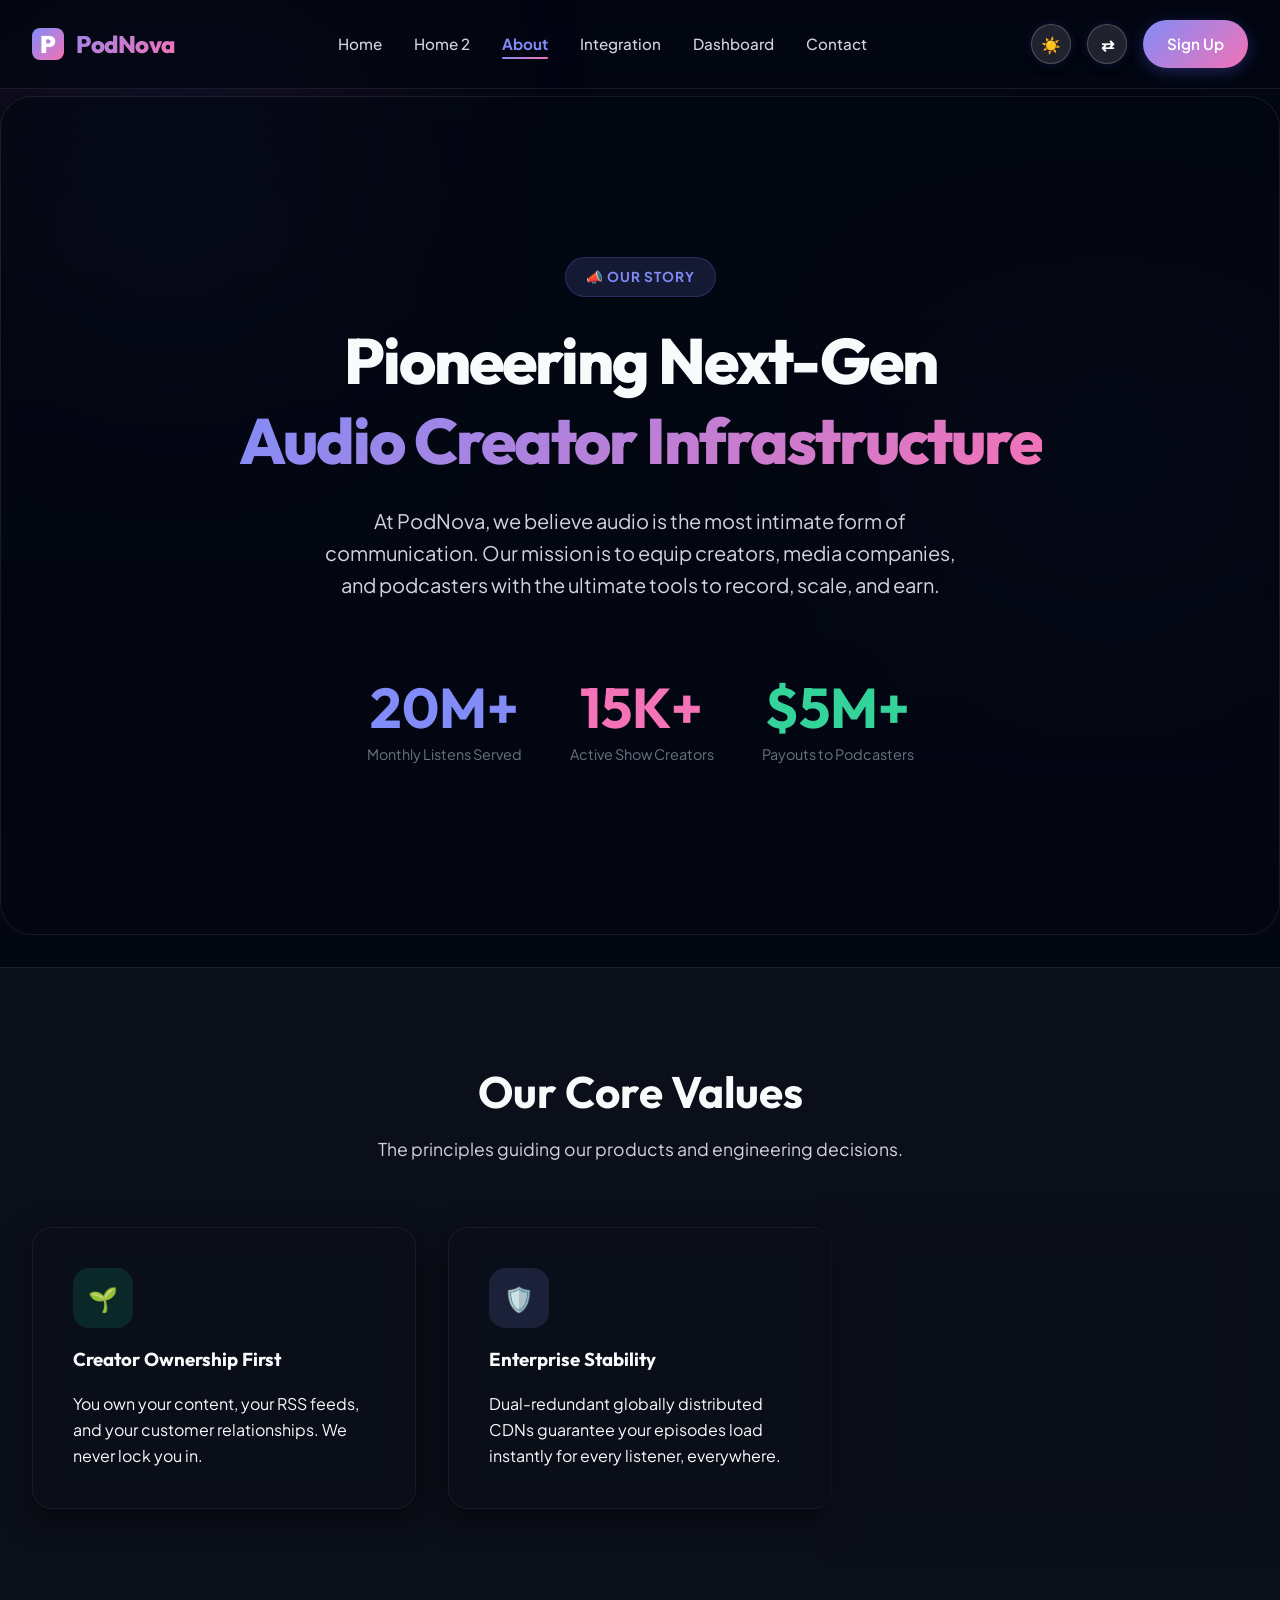
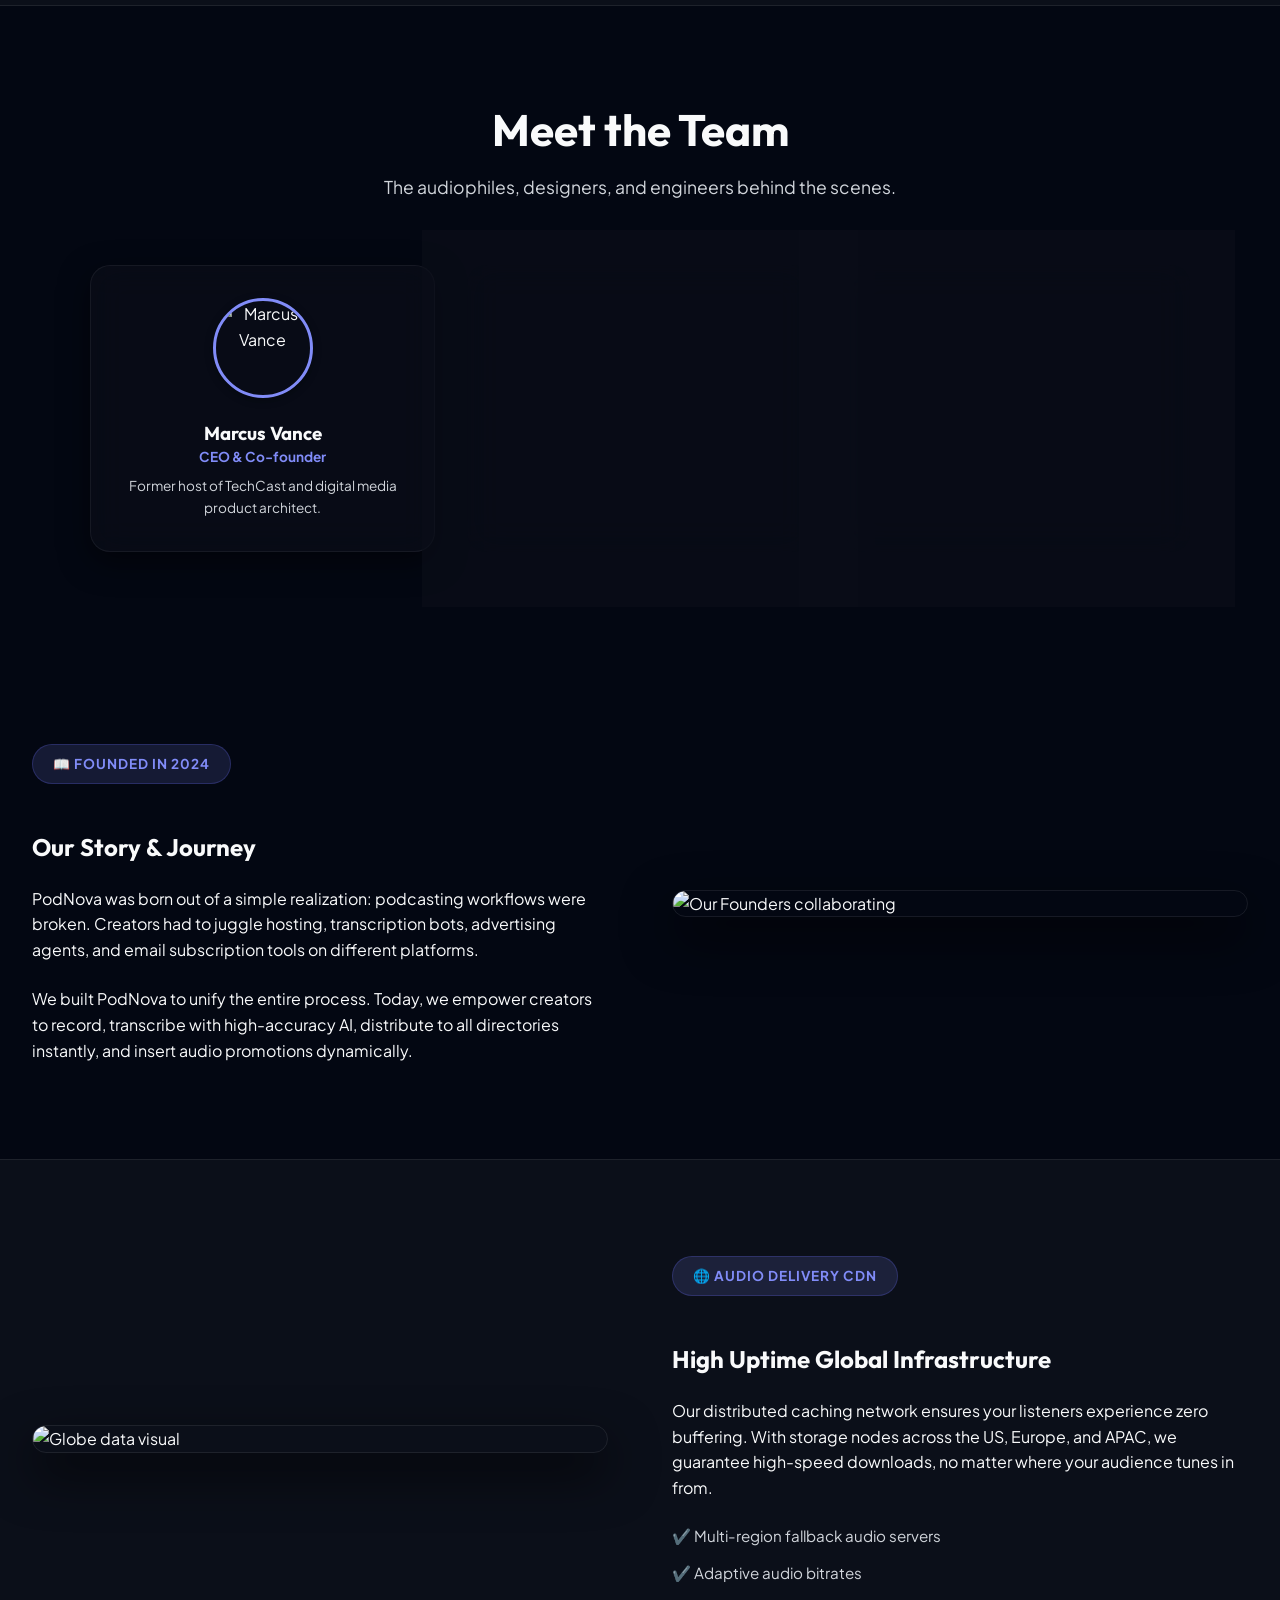
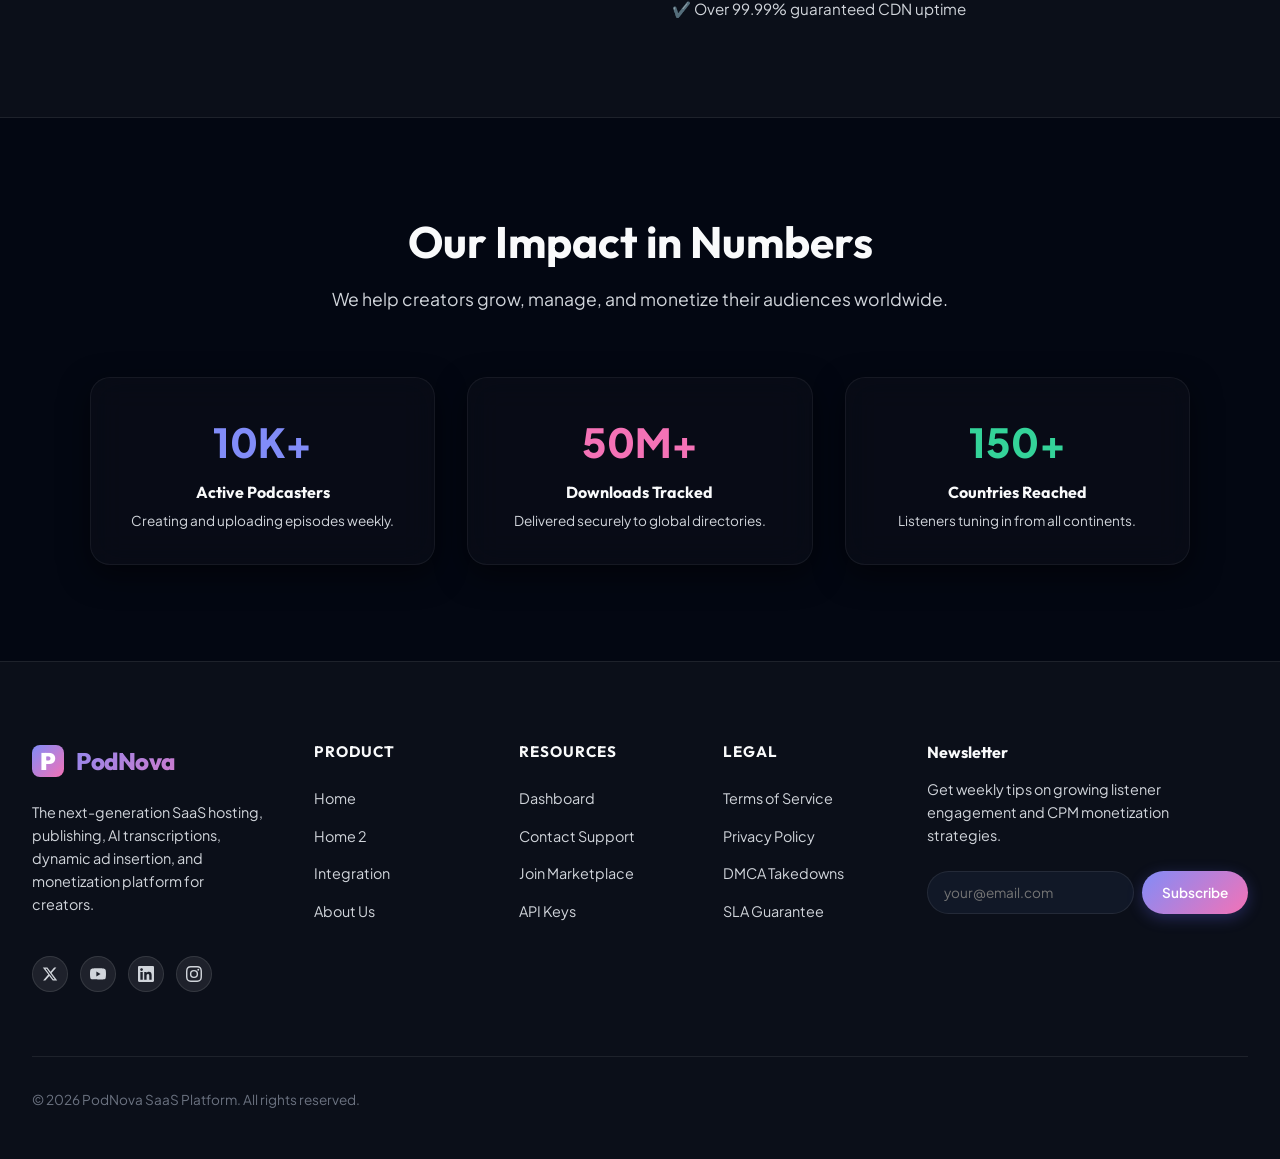
==== commit 82ebab9e: "index" ====
--- a/about.html
+++ b/about.html
@@ -24,16 +24,21 @@
                 <li><a href="home2.html" class="nav-link">Home 2</a></li>
                 <li><a href="about.html" class="nav-link">About</a></li>
                 <li><a href="integrations.html" class="nav-link">Integration</a></li>
+                <li><a href="dashboard.html" class="nav-link">Dashboard</a></li>
                 <li><a href="contact.html" class="nav-link">Contact</a></li>
-                <li><a href="dashboard.html" class="nav-link">Creator Studio</a></li>
+                <li class="mobile-only-actions" style="display:none; gap:0.75rem; align-items:center; margin-top:1rem; padding-top:1rem; border-top:1px solid var(--border-color);">
+                    <button class="btn-icon theme-toggle" title="Toggle Theme">☀️</button>
+                    <button class="btn-icon rtl-toggle" title="Toggle Layout Direction">⇄</button>
+                    <a href="signup.html" class="btn btn-primary" style="flex:1; justify-content:center;">Sign Up</a>
+                </li>
             </ul>
 
             <div class="nav-actions">
                 <!-- Theme and RTL togglers -->
-                <button class="btn-icon" id="theme-toggle" title="Toggle Theme">☀️</button>
-                <button class="btn-icon" id="rtl-toggle" title="Toggle Layout Direction">⇄</button>
+                <button class="btn-icon theme-toggle" id="theme-toggle" title="Toggle Theme">☀️</button>
+                <button class="btn-icon rtl-toggle" id="rtl-toggle" title="Toggle Layout Direction">⇄</button>
                 
-                <a href="signup.html" class="btn btn-primary">Sign Up</a>
+                <a href="signup.html" class="btn btn-primary desktop-only-btn">Sign Up</a>
                 <button class="btn-icon mobile-menu-toggle" id="menu-toggle" title="Toggle Menu">☰</button>
             </div>
         </nav>
@@ -128,7 +133,7 @@
                 <p>We built PodNova to unify the entire process. Today, we empower creators to record, transcribe with high-accuracy AI, distribute to all directories instantly, and insert audio promotions dynamically.</p>
             </div>
             <div class="split-image-container">
-                <img src="https://images.unsplash.com/photo-1542744094-3a31f103e35f?q=80&w=800&auto=format&fit=crop" alt="Our Founders collaborating" class="split-image">
+                <img src="https://images.unsplash.com/photo-1531538606174-0f90ff5dce83?q=80&w=800&auto=format&fit=crop" alt="Our Founders collaborating" class="split-image">
             </div>
         </section>
 
@@ -183,6 +188,28 @@
                     <span>PodNova</span>
                 </a>
                 <p class="footer-brand-text">The next-generation SaaS hosting, publishing, AI transcriptions, dynamic ad insertion, and monetization platform for creators.</p>
+                <div class="footer-socials" style="display: flex; gap: 0.75rem; margin-top: 1.25rem;">
+                    <a href="#" class="footer-social-link" aria-label="Twitter">
+                        <svg viewBox="0 0 24 24" width="16" height="16" fill="currentColor">
+                            <path d="M18.244 2.25h3.308l-7.227 8.26 8.502 11.24H16.17l-5.214-6.817L4.99 21.75H1.68l7.73-8.835L1.254 2.25H8.08l4.713 6.231zm-1.161 17.52h1.833L7.084 4.126H5.117z"/>
+                        </svg>
+                    </a>
+                    <a href="#" class="footer-social-link" aria-label="YouTube">
+                        <svg viewBox="0 0 24 24" width="16" height="16" fill="currentColor">
+                            <path d="M23.498 6.163a3.003 3.003 0 0 0-2.11-2.11C19.518 3.5 12 3.5 12 3.5s-7.518 0-9.388.503a3.003 3.003 0 0 0-2.11 2.11C0 8.033 0 12 0 12s0 3.967.502 5.837a3.003 3.003 0 0 0 2.11 2.11c1.87.503 9.388.503 9.388.503s7.518 0 9.388-.503a3.003 3.003 0 0 0 2.11-2.11c.502-1.87.502-5.837.502-5.837s0-3.967-.502-5.837zM9.545 15.568V8.432L15.818 12l-6.273 3.568z"/>
+                        </svg>
+                    </a>
+                    <a href="#" class="footer-social-link" aria-label="LinkedIn">
+                        <svg viewBox="0 0 24 24" width="16" height="16" fill="currentColor">
+                            <path d="M20.447 20.452h-3.554v-5.569c0-1.328-.027-3.037-1.852-3.037-1.853 0-2.136 1.445-2.136 2.939v5.667H9.351V9h3.414v1.561h.046c.477-.9 1.637-1.85 3.37-1.85 3.601 0 4.267 2.37 4.267 5.455v6.286zM5.337 7.433c-1.144 0-2.063-.926-2.063-2.065 0-1.138.92-2.063 2.063-2.063 1.14 0 2.064.925 2.064 2.063 0 1.139-.925 2.065-2.064 2.065zm1.782 13.019H3.555V9h3.564v11.452zM22.225 0H1.771C.792 0 0 .774 0 1.729v20.542C0 23.227.792 24 1.771 24h20.451C23.2 24 24 23.227 24 22.271V1.729C24 .774 23.2 0 22.222 0h.003z"/>
+                        </svg>
+                    </a>
+                    <a href="#" class="footer-social-link" aria-label="Instagram">
+                        <svg viewBox="0 0 24 24" width="16" height="16" fill="currentColor">
+                            <path d="M12 2.163c3.204 0 3.584.012 4.85.07 3.252.148 4.771 1.691 4.919 4.919.058 1.265.069 1.645.069 4.849 0 3.205-.012 3.584-.069 4.849-.149 3.225-1.664 4.771-4.919 4.919-1.266.058-1.644.07-4.85.07-3.204 0-3.584-.012-4.849-.07-3.26-.149-4.771-1.699-4.919-4.92-.058-1.265-.07-1.644-.07-4.849 0-3.204.013-3.583.07-4.849.149-3.227 1.664-4.771 4.919-4.919 1.266-.057 1.645-.069 4.849-.069zM12 0C8.741 0 8.333.014 7.053.072 2.695.272.273 2.69.073 7.051.014 8.333 0 8.741 0 12c0 3.259.014 3.668.072 4.948.2 4.358 2.618 6.78 6.98 6.98 1.281.058 1.689.072 4.948.072 3.259 0 3.668-.014 4.948-.072 4.354-.2 6.782-2.618 6.979-6.98.059-1.28.073-1.689.073-4.948 0-3.259-.014-3.667-.072-4.947-.196-4.354-2.617-6.78-6.979-6.98C15.668.014 15.259 0 12 0zm0 5.838a6.162 6.162 0 1 0 0 12.324 6.162 6.162 0 0 0 0-12.324zM12 16a4 4 0 1 1 0-8 4 4 0 0 1 0 8zm6.406-11.845a1.44 1.44 0 1 0 0 2.881 1.44 1.44 0 0 0 0-2.881z"/>
+                        </svg>
+                    </a>
+                </div>
             </div>
             
             <div class="footer-column">
@@ -227,28 +254,6 @@
         
         <div class="footer-bottom">
             <span>&copy; 2026 PodNova SaaS Platform. All rights reserved.</span>
-            <div class="footer-socials" style="display: flex; gap: 0.75rem;">
-                <a href="#" class="footer-link" aria-label="Twitter">
-                    <svg viewBox="0 0 24 24" width="16" height="16" fill="currentColor">
-                        <path d="M18.244 2.25h3.308l-7.227 8.26 8.502 11.24H16.17l-5.214-6.817L4.99 21.75H1.68l7.73-8.835L1.254 2.25H8.08l4.713 6.231zm-1.161 17.52h1.833L7.084 4.126H5.117z"/>
-                    </svg>
-                </a>
-                <a href="#" class="footer-link" aria-label="YouTube">
-                    <svg viewBox="0 0 24 24" width="16" height="16" fill="currentColor">
-                        <path d="M23.498 6.163a3.003 3.003 0 0 0-2.11-2.11C19.518 3.5 12 3.5 12 3.5s-7.518 0-9.388.503a3.003 3.003 0 0 0-2.11 2.11C0 8.033 0 12 0 12s0 3.967.502 5.837a3.003 3.003 0 0 0 2.11 2.11c1.87.503 9.388.503 9.388.503s7.518 0 9.388-.503a3.003 3.003 0 0 0 2.11-2.11c.502-1.87.502-5.837.502-5.837s0-3.967-.502-5.837zM9.545 15.568V8.432L15.818 12l-6.273 3.568z"/>
-                    </svg>
-                </a>
-                <a href="#" class="footer-link" aria-label="LinkedIn">
-                    <svg viewBox="0 0 24 24" width="16" height="16" fill="currentColor">
-                        <path d="M20.447 20.452h-3.554v-5.569c0-1.328-.027-3.037-1.852-3.037-1.853 0-2.136 1.445-2.136 2.939v5.667H9.351V9h3.414v1.561h.046c.477-.9 1.637-1.85 3.37-1.85 3.601 0 4.267 2.37 4.267 5.455v6.286zM5.337 7.433c-1.144 0-2.063-.926-2.063-2.065 0-1.138.92-2.063 2.063-2.063 1.14 0 2.064.925 2.064 2.063 0 1.139-.925 2.065-2.064 2.065zm1.782 13.019H3.555V9h3.564v11.452zM22.225 0H1.771C.792 0 0 .774 0 1.729v20.542C0 23.227.792 24 1.771 24h20.451C23.2 24 24 23.227 24 22.271V1.729C24 .774 23.2 0 22.222 0h.003z"/>
-                    </svg>
-                </a>
-                <a href="#" class="footer-link" aria-label="Instagram">
-                    <svg viewBox="0 0 24 24" width="16" height="16" fill="currentColor">
-                        <path d="M12 2.163c3.204 0 3.584.012 4.85.07 3.252.148 4.771 1.691 4.919 4.919.058 1.265.069 1.645.069 4.849 0 3.205-.012 3.584-.069 4.849-.149 3.225-1.664 4.771-4.919 4.919-1.266.058-1.644.07-4.85.07-3.204 0-3.584-.012-4.849-.07-3.26-.149-4.771-1.699-4.919-4.92-.058-1.265-.07-1.644-.07-4.849 0-3.204.013-3.583.07-4.849.149-3.227 1.664-4.771 4.919-4.919 1.266-.057 1.645-.069 4.849-.069zM12 0C8.741 0 8.333.014 7.053.072 2.695.272.273 2.69.073 7.051.014 8.333 0 8.741 0 12c0 3.259.014 3.668.072 4.948.2 4.358 2.618 6.78 6.98 6.98 1.281.058 1.689.072 4.948.072 3.259 0 3.668-.014 4.948-.072 4.354-.2 6.782-2.618 6.979-6.98.059-1.28.073-1.689.073-4.948 0-3.259-.014-3.667-.072-4.947-.196-4.354-2.617-6.78-6.979-6.98C15.668.014 15.259 0 12 0zm0 5.838a6.162 6.162 0 1 0 0 12.324 6.162 6.162 0 0 0 0-12.324zM12 16a4 4 0 1 1 0-8 4 4 0 0 1 0 8zm6.406-11.845a1.44 1.44 0 1 0 0 2.881 1.44 1.44 0 0 0 0-2.881z"/>
-                    </svg>
-                </a>
-            </div>
         </div>
     </footer>
 
--- a/styles.css
+++ b/styles.css
@@ -62,11 +62,17 @@
     transition: background-color 0.3s ease, border-color 0.3s ease;
 }
 
+html, body {
+    width: 100%;
+    overflow-x: hidden;
+    margin: 0;
+    padding: 0;
+}
+
 body {
     font-family: var(--font-body);
     background-color: var(--bg-primary);
     color: var(--text-primary);
-    overflow-x: hidden;
     line-height: 1.6;
 }
 
@@ -115,6 +121,12 @@
     filter: blur(80px);
     pointer-events: none;
     z-index: 0;
+}
+
+@media (max-width: 768px) {
+    .mesh-bg {
+        display: none;
+    }
 }
 
 .mesh-bg-1 {
@@ -211,6 +223,7 @@
     cursor: pointer;
     transition: all 0.3s cubic-bezier(0.4, 0, 0.2, 1);
     border: none;
+    white-space: nowrap;
 }
 
 .btn-primary {
@@ -303,7 +316,7 @@
 
 .hero-integrations {
     background-image: linear-gradient(to bottom, rgba(var(--bg-primary-rgb), 0.75), rgba(var(--bg-primary-rgb), 0.95)), 
-                      url('https://images.unsplash.com/photo-1516280440614-37939bbacd6a?q=80&w=1600&auto=format&fit=crop');
+                      url('https://images.unsplash.com/photo-1558494949-ef010cbdcc31?q=80&w=1600&auto=format&fit=crop');
 }
 
 .hero-contact {
@@ -325,6 +338,7 @@
     align-items: center;
     gap: 0.5rem;
     border: 1px solid rgba(99, 102, 241, 0.25);
+    width: fit-content;
 }
 
 .hero h1 {
@@ -461,6 +475,7 @@
     flex-direction: column;
     gap: 1.25rem;
     position: relative;
+    overflow: hidden;
 }
 
 .feature-icon-wrapper {
@@ -843,7 +858,7 @@
 }
 
 /* Responsive elements */
-@media (max-width: 1024px) {
+@media (max-width: 992px) {
     .hero h1 { font-size: 3rem; }
     .dashboard-layout { flex-direction: column; }
     .sidebar { width: 100%; height: auto; position: static; border-right: none; border-bottom: 1px solid var(--border-color); }
@@ -925,31 +940,39 @@
     transform: translateX(-4px);
 }
 
-/* Social icon links in footer-bottom — no translate, just color glow */
-.footer-bottom .footer-link {
+/* Social icon links in footer-bottom */
+.footer-social-link {
     display: inline-flex;
     align-items: center;
     justify-content: center;
-    width: 32px;
-    height: 32px;
+    width: 36px;
+    height: 36px;
     border-radius: 50%;
-    background: rgba(255, 255, 255, 0.06);
+    background: rgba(255, 255, 255, 0.08);
     border: 1px solid rgba(255, 255, 255, 0.1);
-    transition: all 0.25s ease;
+    transition: all 0.3s cubic-bezier(0.4, 0, 0.2, 1);
     color: var(--text-secondary);
 }
 
-.footer-bottom .footer-link:hover {
-    background: var(--primary);
+.footer-social-link:hover {
+    background: linear-gradient(135deg, var(--primary), var(--secondary));
     color: #ffffff;
-    border-color: var(--primary);
-    box-shadow: 0 0 10px rgba(99, 102, 241, 0.5);
-    transform: scale(1.1) !important;
-}
-
-[data-theme="light"] .footer-bottom .footer-link {
+    border-color: transparent;
+    box-shadow: 0 5px 15px rgba(99, 102, 241, 0.4);
+    transform: translateY(-3px) scale(1.08);
+}
+
+.footer-social-link svg {
+    transition: transform 0.3s ease;
+}
+
+.footer-social-link:hover svg {
+    transform: rotate(8deg);
+}
+
+[data-theme="light"] .footer-social-link {
     background: rgba(0, 0, 0, 0.04);
-    border-color: rgba(0, 0, 0, 0.1);
+    border-color: rgba(0, 0, 0, 0.08);
 }
 
 .footer-newsletter {
@@ -989,11 +1012,11 @@
     color: var(--text-muted);
 }
 
-@media (max-width: 1024px) {
+@media (max-width: 992px) {
     .footer-container {
         grid-template-columns: 1fr 1fr;
     }
-    .footer-brand, .footer-newsletter {
+    .footer-brand {
         grid-column: span 2;
     }
 }
@@ -1034,14 +1057,12 @@
     position: fixed;
     bottom: 2rem;
     right: 2rem;
-    width: 48px;
-    height: 48px;
+    width: 50px;
+    height: 50px;
     border-radius: 50%;
-    background: var(--glass-bg);
-    border: 1px solid var(--glass-border);
-    backdrop-filter: blur(10px);
-    -webkit-backdrop-filter: blur(10px);
-    color: var(--text-primary);
+    background: linear-gradient(135deg, var(--primary), var(--secondary));
+    border: none;
+    color: #ffffff;
     display: flex;
     align-items: center;
     justify-content: center;
@@ -1050,8 +1071,8 @@
     visibility: hidden;
     transform: translateY(15px);
     transition: all 0.3s cubic-bezier(0.4, 0, 0.2, 1);
-    z-index: 1000;
-    box-shadow: var(--shadow-md);
+    z-index: 9999;
+    box-shadow: 0 4px 20px rgba(99, 102, 241, 0.4);
 }
 
 .back-to-top.visible {
@@ -1061,32 +1082,30 @@
 }
 
 .back-to-top:hover {
-    background: var(--primary);
-    color: white;
-    border-color: var(--primary);
-    box-shadow: var(--shadow-glow), 0 0 15px var(--primary);
-    transform: translateY(-3px) scale(1.05);
+    color: #ffffff;
+    box-shadow: var(--shadow-glow), 0 8px 25px rgba(99, 102, 241, 0.6);
+    transform: translateY(-5px) scale(1.1);
 }
 
 .back-to-top svg {
-    width: 20px;
-    height: 20px;
+    width: 24px;
+    height: 24px;
     fill: currentColor;
     transition: transform 0.3s ease;
 }
 
 .back-to-top:hover svg {
-    transform: translateY(-2px);
+    transform: translateY(-3px);
 }
 
 /* Feature Card Image styling */
 .feature-card-image {
-    width: 100%;
-    height: 180px;
+    width: calc(100% + 5rem);
+    height: 200px;
     object-fit: cover;
-    border-radius: 12px;
-    margin-bottom: 0.5rem;
-    border: 1px solid var(--border-color);
+    margin: -2.5rem -2.5rem 0.25rem -2.5rem;
+    border: none;
+    border-bottom: 1px solid var(--border-color);
 }
 
 /* Split Layout for supporting content */
@@ -1119,6 +1138,18 @@
     .split-text {
         text-align: center;
         align-items: center;
+    }
+    .split-text ul {
+        align-items: flex-start;
+    }
+    .split-text ul li {
+        text-align: left;
+    }
+    [dir="rtl"] .split-text ul {
+        align-items: flex-end;
+    }
+    [dir="rtl"] .split-text ul li {
+        text-align: right;
     }
 }
 
@@ -1261,7 +1292,7 @@
     display: none;
 }
 
-@media (max-width: 1024px) {
+@media (max-width: 992px) {
     .mobile-menu-toggle {
         display: flex;
         align-items: center;
@@ -1294,6 +1325,16 @@
     .nav-actions {
         gap: 0.5rem;
     }
+
+    .nav-actions .theme-toggle,
+    .nav-actions .rtl-toggle,
+    .nav-actions .desktop-only-btn {
+        display: none !important;
+    }
+
+    .mobile-only-actions {
+        display: flex !important;
+    }
 }
 
 @media (max-width: 480px) {
@@ -1303,9 +1344,6 @@
     .btn-icon {
         width: 36px;
         height: 36px;
-    }
-    .navbar .logo-container span {
-        display: none; /* Show logo icon only on mobile to prevent wrapping/misalignment */
     }
 }
 .mockup-grid {
@@ -1419,3 +1457,35 @@
         gap: 1.5rem;
     }
 }
+
+/* Mobile viewport layout fixes to prevent sideways scrolling */
+@media (max-width: 480px) {
+    .features-section, .pricing-section, .split-layout, .cta-banner-section, .hero {
+        padding: 4rem 1rem !important;
+    }
+    
+    .features-grid, .pricing-grid, .testimonials-grid {
+        grid-template-columns: 1fr !important;
+    }
+    
+    main .glass-card {
+        padding: 1.5rem !important;
+    }
+}
+
+/* Spacing compression for desktop navbar on intermediate screen sizes to prevent overflow/cropping */
+@media (min-width: 993px) and (max-width: 1200px) {
+    .nav-links {
+        gap: 1rem !important;
+    }
+    .nav-actions {
+        gap: 0.5rem !important;
+    }
+    .navbar {
+        padding: 1rem 1.5rem !important;
+    }
+    .btn {
+        padding: 0.6rem 1.15rem !important;
+        font-size: 0.85rem !important;
+    }
+}
